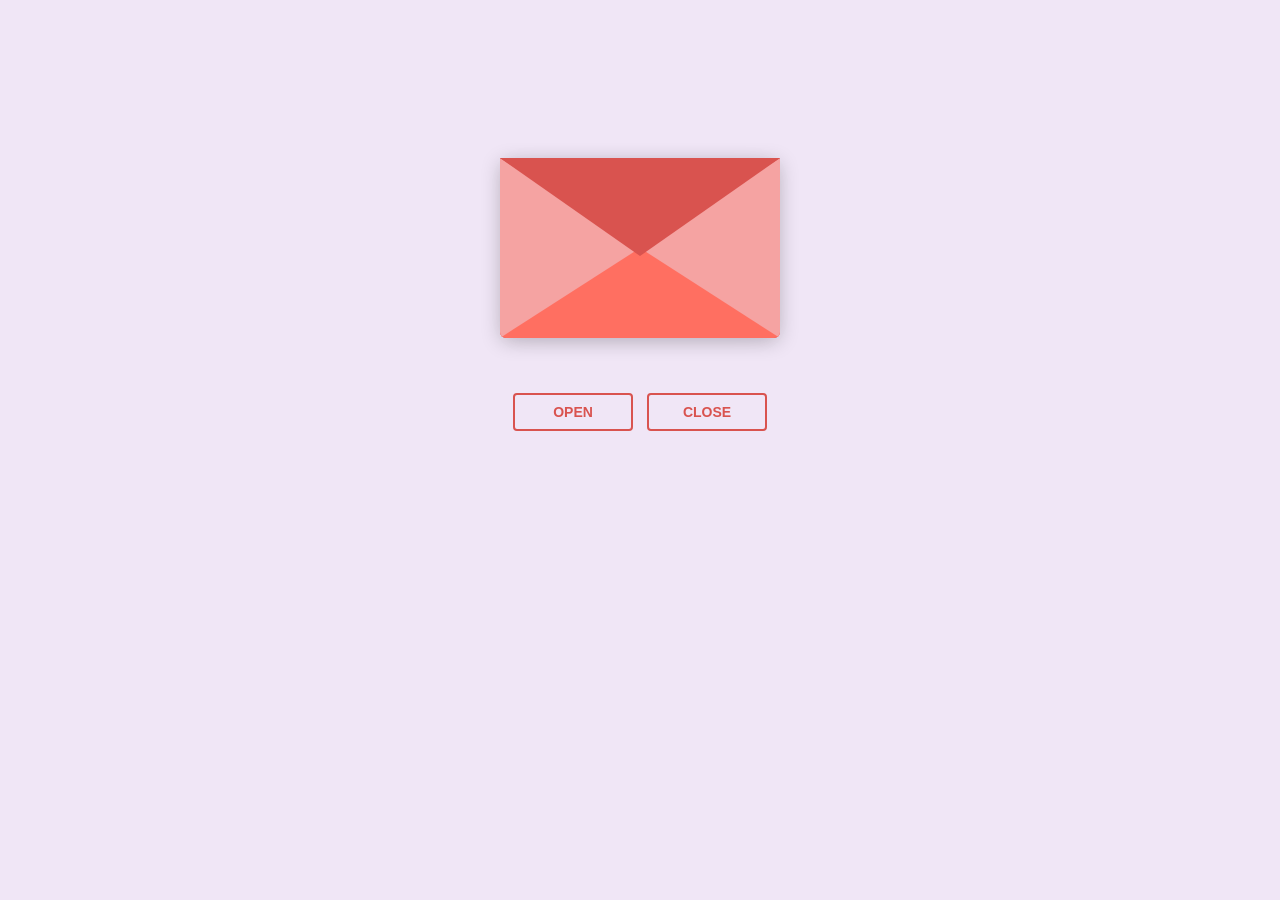
==== index.html @ a300ec53 "mudança basica" ====
<!DOCTYPE html>
<html lang="en">
  <head>
    <meta charset="UTF-8" />
    <title>Love letter for crush</title>
    <link rel="preconnect" href="https://fonts.googleapis.com" />
    <link rel="preconnect" href="https://fonts.gstatic.com" crossorigin />
    <link
      href="https://fonts.googleapis.com/css2?family=Dancing+Script:wght@400..700&display=swap"
      rel="stylesheet" />
    <link rel="stylesheet" href="ll2.css" />
  </head>
  <body>
    <!-- tiktok meowish -->
    <div class="envlope-wrapper">
      <div id="envelope" class="close">
        <div class="front flap"></div>
        <div class="front pocket"></div>
        <div class="letter">
          <div class="words line1">To: Crush</div>
          <div class="words line2">Dear crush, you are so beautiful</div>
          <div class="words line3">That every time i see you</div>
          <div class="words line4">my world stops,</div>
        </div>
        <div class="hearts">
          <div class="heart a1"></div>
          <div class="heart a2"></div>
          <div class="heart a3"></div>
        </div>
      </div>
    </div>
    <div class="reset">
      <button id="open">Open</button>
      <button id="reset">Close</button>
    </div>

    <script src="https://cdnjs.cloudflare.com/ajax/libs/jquery/3.5.1/jquery.min.js"></script>
    <script src="ll2.js"></script>
  </body>
</html>
---- ll2.css ----
#envelope {
  position: relative;
  width: 280px;
  height: 180px;
  border-bottom-left-radius: 6px;
  border-bottom-right-radius: 6px;
  margin-left: auto;
  margin-right: auto;
  top: 150px;
  background-color: #d9534f; /* Warm romantic red */
  box-shadow: 0 4px 20px rgba(0, 0, 0, 0.2);
}

.front {
  position: absolute;
  width: 0;
  height: 0;
  z-index: 3;
}

.flap {
  border-left: 140px solid transparent;
  border-right: 140px solid transparent;
  border-bottom: 82px solid transparent;
  /* a little smaller */
  border-top: 98px solid #d9534f; /* Same romantic red */
  /* a little larger */
  transform-origin: top;
  pointer-events: none;
}

.pocket {
  border-left: 140px solid #f5a3a2; /* Soft pinkish red for the pocket */
  border-right: 140px solid #f5a3a2;
  border-bottom: 90px solid #ff6f61; /* Lighter romantic red */
  border-top: 90px solid transparent;
  border-bottom-left-radius: 6px;
  border-bottom-right-radius: 6px;
}

.letter {
  position: relative;
  background-color: #fff;
  width: 90%;
  margin-left: auto;
  margin-right: auto;
  height: 90%;
  top: 5%;
  border-radius: 6px;
  box-shadow: 0 2px 26px rgba(0, 0, 0, 0.12);
  font-family: "Dancing Script", cursive;
}

.letter:after {
  content: "";
  position: absolute;
  top: 0;
  bottom: 0;
  left: 0;
  right: 0;
}

.words {
  position: absolute;
  left: 10%;
  width: 80%;
  height: 14%;
  background-color: #ffe6e6; /* Light romantic tone */
}

.words.line1 {
  top: 10%;
  font-size: 0.5rem;
  width: 20%;
  height: 7%;
  font-size: 0.7rem;
}

.words.line2 {
  top: 30%;
  text-align: center;
  font-size: 1.1rem;
}

.words.line3 {
  top: 50%;
  font-size: 1.1rem;
  text-align: center;
}

.words.line4 {
  top: 70%;
  font-size: 1.1rem;
  text-align: center;
}

.open .flap {
  transform: rotateX(180deg);
  transition: transform 0.4s ease, z-index 0.6s;
  z-index: 1;
}

.close .flap {
  transform: rotateX(0deg);
  transition: transform 0.4s 0.6s ease, z-index 1s;
  z-index: 5;
}

.close .letter {
  transform: translateY(0px);
  transition: transform 0.4s ease, z-index 1s;
  z-index: 1;
}

.open .letter {
  transform: translateY(-100px);
  transition: transform 0.4s 0.6s ease, z-index 0.6s;
  z-index: 2;
}

.hearts {
  position: absolute;
  top: 90px;
  left: 0;
  right: 0;
  z-index: 2;
}

.heart {
  position: absolute;
  bottom: 0;
  right: 10%;
  pointer-events: none;
}

.heart:before,
.heart:after {
  position: absolute;
  content: "";
  left: 50px;
  top: 0;
  width: 50px;
  height: 80px;
  background: #e60073; /* Deep romantic pink */
  border-radius: 50px 50px 0 0;
  transform: rotate(-45deg);
  transform-origin: 0 100%;
  pointer-events: none;
}

.heart:after {
  left: 0;
  transform: rotate(45deg);
  transform-origin: 100% 100%;
}

.close .heart {
  opacity: 0;
  -webkit-animation: none;
  animation: none;
}

.a1 {
  left: 20%;
  transform: scale(0.6);
  opacity: 1;
  -webkit-animation: slideUp 4s linear 1, sideSway 2s ease-in-out 4 alternate;
  -moz-animation: slideUp 4s linear 1, sideSway 2s ease-in-out 4 alternate;
  -webkit-animation-fill-mode: forwards;
  animation-fill-mode: forwards;
  -webkit-animation-delay: 0.7s;
  animation-delay: 0.7s;
}

.a2 {
  left: 55%;
  transform: scale(1);
  opacity: 1;
  -webkit-animation: slideUp 5s linear 1, sideSway 4s ease-in-out 2 alternate;
  -moz-animation: slideUp 5s linear 1, sideSway 4s ease-in-out 2 alternate;
  -webkit-animation-fill-mode: forwards;
  animation-fill-mode: forwards;
  -webkit-animation-delay: 0.7s;
  animation-delay: 0.7s;
}

.a3 {
  left: 10%;
  transform: scale(0.8);
  opacity: 1;
  -webkit-animation: slideUp 7s linear 1, sideSway 2s ease-in-out 6 alternate;
  -moz-animation: slideUp 7s linear 1, sideSway 2s ease-in-out 6 alternate;
  -webkit-animation-fill-mode: forwards;
  animation-fill-mode: forwards;
  -webkit-animation-delay: 0.7s;
  animation-delay: 0.7s;
}

@-webkit-keyframes slideUp {
  0% {
    top: 0;
  }
  100% {
    top: -600px;
  }
}
@keyframes slideUp {
  0% {
    top: 0;
  }
  100% {
    top: -600px;
  }
}
@-webkit-keyframes sideSway {
  0% {
    margin-left: 0px;
  }
  100% {
    margin-left: 50px;
  }
}
@keyframes sideSway {
  0% {
    margin-left: 0px;
  }
  100% {
    margin-left: 50px;
  }
}
body {
  background-color: #f0e6f6; /* Soft lavender for a romantic, dreamy feel */
}

.envlope-wrapper {
  height: 380px;
}

.reset {
  text-align: center;
}

.reset button {
  font-weight: 800;
  font-style: normal;
  transition: all 0.1s linear;
  -webkit-appearance: none;
  background-color: transparent;
  border: solid 2px #d9534f;
  border-radius: 4px;
  color: #d9534f;
  display: inline-block;
  font-size: 14px;
  text-transform: uppercase;
  margin: 5px;
  padding: 10px;
  line-height: 1em;
  text-decoration: none;
  min-width: 120px;
  cursor: pointer;
}

.reset button:hover {
  background-color: #d9534f;
  color: #fff;
}
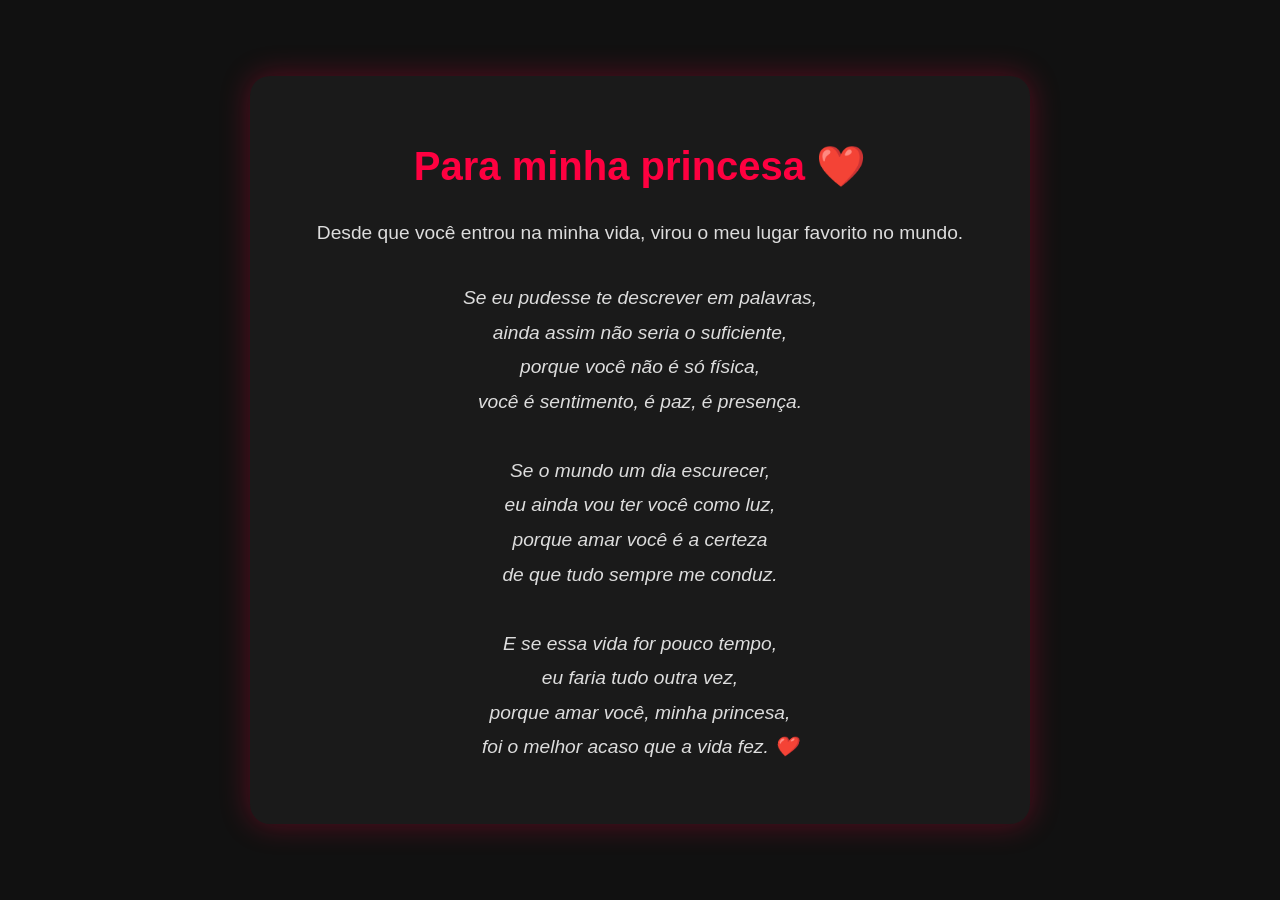
==== commit 97be793f: "atualização" ====
--- a/index.html
+++ b/index.html
@@ -1,40 +1,79 @@
 <!DOCTYPE html>
-<html lang="en">
-  <head>
-    <meta charset="UTF-8" />
-    <title>Love letter for crush</title>
-    <link rel="preconnect" href="https://fonts.googleapis.com" />
-    <link rel="preconnect" href="https://fonts.gstatic.com" crossorigin />
-    <link
-      href="https://fonts.googleapis.com/css2?family=Dancing+Script:wght@400..700&display=swap"
-      rel="stylesheet" />
-    <link rel="stylesheet" href="ll2.css" />
-  </head>
-  <body>
-    <!-- tiktok meowish -->
-    <div class="envlope-wrapper">
-      <div id="envelope" class="close">
-        <div class="front flap"></div>
-        <div class="front pocket"></div>
-        <div class="letter">
-          <div class="words line1">To: Crush</div>
-          <div class="words line2">Dear crush, you are so beautiful</div>
-          <div class="words line3">That every time i see you</div>
-          <div class="words line4">my world stops,</div>
-        </div>
-        <div class="hearts">
-          <div class="heart a1"></div>
-          <div class="heart a2"></div>
-          <div class="heart a3"></div>
-        </div>
-      </div>
+<html lang="pt-BR">
+<head>
+  <meta charset="UTF-8">
+  <title>Para o meu amor ❤️</title>
+  <meta name="viewport" content="width=device-width, initial-scale=1.0">
+
+  <style>
+    body {
+      background: #111;
+      font-family: Arial, sans-serif;
+      display: flex;
+      justify-content: center;
+      align-items: center;
+      height: 100vh;
+      margin: 0;
+      color: white;
+    }
+
+    .carta {
+      background: #1a1a1a;
+      padding: 40px;
+      border-radius: 20px;
+      max-width: 700px; /* aumentei */
+      width: 90%;
+      text-align: center;
+      box-shadow: 0 0 30px rgba(255, 0, 64, 0.3);
+    }
+
+    h1 {
+      color: #ff0040;
+      font-size: 2.5rem;
+    }
+
+    p {
+      font-size: 1.2rem;
+      line-height: 1.8;
+      color: #ddd;
+    }
+
+    .poema {
+      margin-top: 30px;
+      font-style: italic;
+      color: #ccc;
+    }
+  </style>
+</head>
+
+<body>
+
+  <div class="carta">
+    <h1>Para minha princesa ❤️</h1>
+
+    <p>
+      Desde que você entrou na minha vida, virou o meu lugar favorito no mundo.
+    </p>
+
+    <div class="poema">
+      <p>
+        Se eu pudesse te descrever em palavras,<br>
+        ainda assim não seria o suficiente,<br>
+        porque você não é só física,<br>
+        você é sentimento, é paz, é presença.<br><br>
+
+        Se o mundo um dia escurecer,<br>
+        eu ainda vou ter você como luz,<br>
+        porque amar você é a certeza<br>
+        de que tudo sempre me conduz.<br><br>
+
+        E se essa vida for pouco tempo,<br>
+        eu faria tudo outra vez,<br>
+        porque amar você, minha princesa,<br>
+        foi o melhor acaso que a vida fez. ❤️
+      </p>
     </div>
-    <div class="reset">
-      <button id="open">Open</button>
-      <button id="reset">Close</button>
-    </div>
+  </div>
 
-    <script src="https://cdnjs.cloudflare.com/ajax/libs/jquery/3.5.1/jquery.min.js"></script>
-    <script src="ll2.js"></script>
-  </body>
+</body>
 </html>
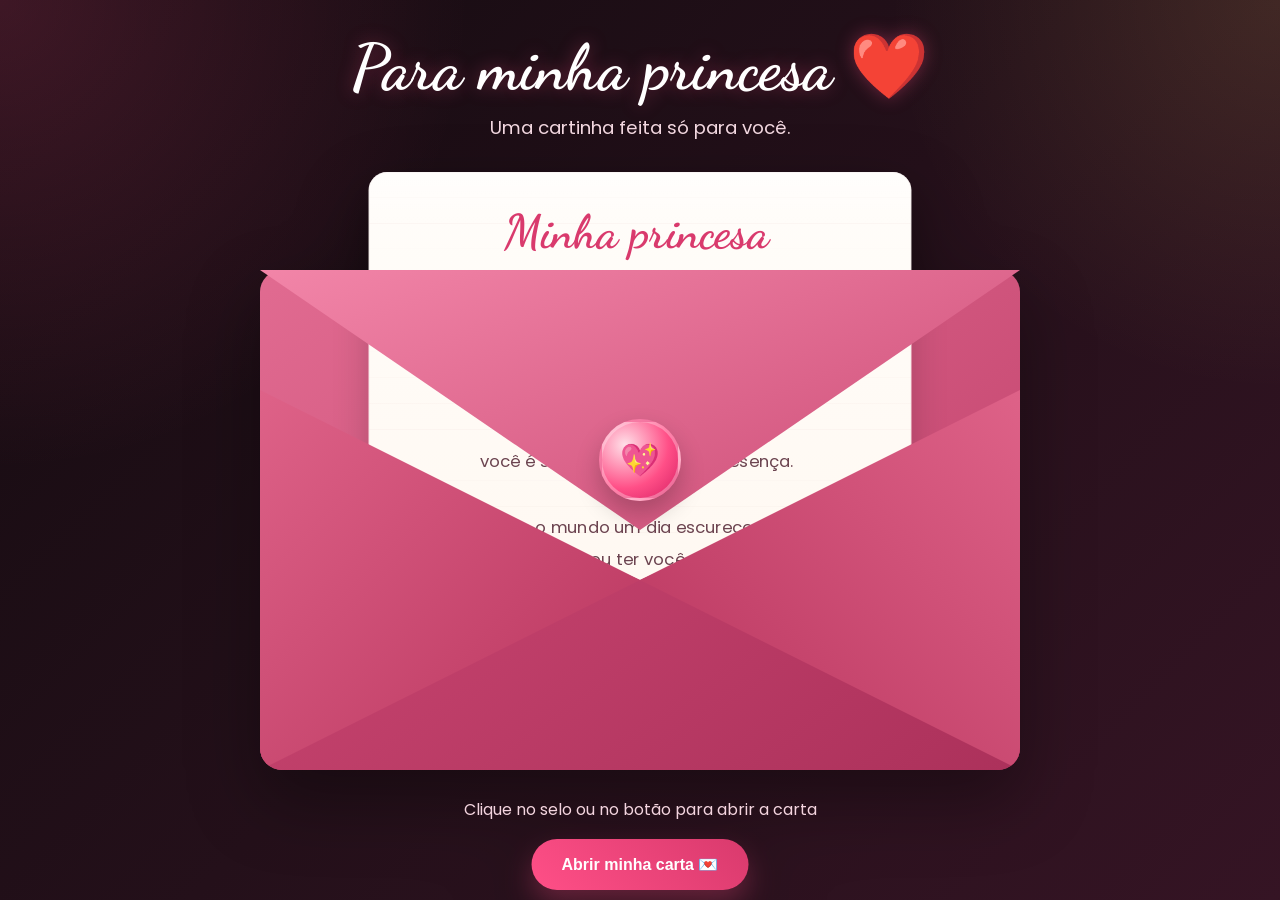
==== commit a15a797f: "mudanças" ====
--- a/index.html
+++ b/index.html
@@ -1,79 +1,670 @@
 <!DOCTYPE html>
 <html lang="pt-BR">
 <head>
-  <meta charset="UTF-8">
-  <title>Para o meu amor ❤️</title>
-  <meta name="viewport" content="width=device-width, initial-scale=1.0">
+  <meta charset="UTF-8" />
+  <meta name="viewport" content="width=device-width, initial-scale=1.0" />
+  <title>Para Meu Amor ❤️</title>
+  <link rel="preconnect" href="https://fonts.googleapis.com">
+  <link rel="preconnect" href="https://fonts.gstatic.com" crossorigin>
+  <link href="https://fonts.googleapis.com/css2?family=Dancing+Script:wght@700&family=Poppins:wght@300;400;600;700&display=swap" rel="stylesheet">
 
   <style>
+    :root {
+      --bg1: #140b10;
+      --bg2: #24101a;
+      --bg3: #351424;
+      --pink: #ff4f87;
+      --pink-dark: #d93a6d;
+      --pink-soft: #ffd7e3;
+      --gold: #ffd166;
+      --paper: #fffaf4;
+      --paper-text: #6c4450;
+      --envelope: #d34d78;
+      --envelope-dark: #ac315b;
+      --shadow: rgba(0, 0, 0, 0.32);
+    }
+
+    * {
+      box-sizing: border-box;
+      margin: 0;
+      padding: 0;
+    }
+
     body {
-      background: #111;
-      font-family: Arial, sans-serif;
+      min-height: 100vh;
+      overflow: hidden;
+      font-family: "Poppins", sans-serif;
+      background:
+        radial-gradient(circle at top left, rgba(255, 79, 135, 0.18), transparent 30%),
+        radial-gradient(circle at top right, rgba(255, 209, 102, 0.12), transparent 25%),
+        linear-gradient(135deg, var(--bg1), var(--bg2), var(--bg3));
       display: flex;
+      align-items: center;
       justify-content: center;
+      color: white;
+      position: relative;
+    }
+
+    .hearts {
+      position: fixed;
+      inset: 0;
+      pointer-events: none;
+      overflow: hidden;
+      z-index: 0;
+    }
+
+    .heart {
+      position: absolute;
+      bottom: -30px;
+      color: rgba(255, 130, 170, 0.22);
+      animation: floatUp linear forwards;
+      user-select: none;
+      will-change: transform, opacity;
+    }
+
+    @keyframes floatUp {
+      0% {
+        transform: translateY(0) scale(1) rotate(0deg);
+        opacity: 0;
+      }
+      12% {
+        opacity: 1;
+      }
+      100% {
+        transform: translateY(-115vh) scale(1.4) rotate(18deg);
+        opacity: 0;
+      }
+    }
+
+    .glow {
+      position: absolute;
+      width: 520px;
+      height: 520px;
+      border-radius: 50%;
+      background: radial-gradient(circle, rgba(255, 79, 135, 0.22), transparent 65%);
+      filter: blur(30px);
+      animation: glowPulse 4s ease-in-out infinite;
+      z-index: 0;
+    }
+
+    @keyframes glowPulse {
+      0%, 100% {
+        transform: scale(1);
+        opacity: 0.8;
+      }
+      50% {
+        transform: scale(1.15);
+        opacity: 1;
+      }
+    }
+
+    .container {
+      width: 100%;
+      max-width: 1200px;
+      padding: 20px;
+      position: relative;
+      z-index: 2;
+    }
+
+    .title {
+      text-align: center;
+      margin-bottom: 28px;
+      animation: fadeDown 1s ease;
+    }
+
+    .title h1 {
+      font-family: "Dancing Script", cursive;
+      font-size: clamp(2.4rem, 5vw, 4.8rem);
+      color: white;
+      text-shadow: 0 0 18px rgba(255, 79, 135, 0.35);
+      margin-bottom: 8px;
+    }
+
+    .title p {
+      color: #ffe4ec;
+      font-size: clamp(0.98rem, 1.8vw, 1.15rem);
+      opacity: 0.95;
+    }
+
+    .scene {
+      position: relative;
+      width: min(92vw, 920px);
+      height: min(78vh, 720px);
+      margin: 0 auto;
+      display: flex;
       align-items: center;
-      height: 100vh;
-      margin: 0;
+      justify-content: center;
+      perspective: 1800px;
+    }
+
+    .envelope-wrap {
+      position: relative;
+      width: min(92vw, 760px);
+      height: min(62vw, 500px);
+      max-height: 500px;
+      filter: drop-shadow(0 30px 35px rgba(0, 0, 0, 0.34));
+      animation: fadeUp 1.1s ease;
+    }
+
+    .envelope {
+      position: absolute;
+      inset: 0;
+    }
+
+    .envelope-back {
+      position: absolute;
+      inset: 0;
+      background: linear-gradient(145deg, #e16b91, #bf3f69);
+      border-radius: 22px;
+      z-index: 1;
+    }
+
+    .body-envelope {
+      position: absolute;
+      inset: 0;
+      background: linear-gradient(145deg, var(--envelope), var(--envelope-dark));
+      clip-path: polygon(0 28%, 50% 62%, 100% 28%, 100% 100%, 0 100%);
+      border-radius: 0 0 22px 22px;
+      z-index: 4;
+    }
+
+    .left-fold,
+    .right-fold {
+      position: absolute;
+      bottom: 0;
+      width: 50%;
+      height: 76%;
+      z-index: 5;
+    }
+
+    .left-fold {
+      left: 0;
+      clip-path: polygon(0 0, 100% 50%, 0 100%);
+      background: linear-gradient(135deg, #de6288, #b8345d);
+      border-bottom-left-radius: 22px;
+    }
+
+    .right-fold {
+      right: 0;
+      clip-path: polygon(100% 0, 0 50%, 100% 100%);
+      background: linear-gradient(225deg, #de6288, #b8345d);
+      border-bottom-right-radius: 22px;
+    }
+
+    .flap {
+      position: absolute;
+      top: 0;
+      left: 0;
+      width: 100%;
+      height: 52%;
+      background: linear-gradient(160deg, #f285a8, #cb4b75);
+      clip-path: polygon(0 0, 50% 100%, 100% 0);
+      transform-origin: top;
+      transition: transform 1.2s cubic-bezier(.22, .8, .24, 1);
+      z-index: 8;
+      box-shadow: 0 10px 30px rgba(0, 0, 0, 0.16);
+    }
+
+    .seal {
+      position: absolute;
+      top: 38%;
+      left: 50%;
+      transform: translate(-50%, -50%);
+      width: 82px;
+      height: 82px;
+      border-radius: 50%;
+      background: radial-gradient(circle at 30% 30%, #ffe0e8, #ff4f87 58%, #d61f63 100%);
+      z-index: 9;
+      display: flex;
+      align-items: center;
+      justify-content: center;
+      font-size: 2rem;
+      box-shadow: 0 12px 24px rgba(0, 0, 0, 0.22);
+      border: 3px solid rgba(255, 255, 255, 0.3);
+      transition: transform 0.25s ease, box-shadow 0.25s ease, opacity 0.4s ease;
+      cursor: pointer;
+      user-select: none;
+    }
+
+    .seal:hover {
+      transform: translate(-50%, -50%) scale(1.06);
+      box-shadow: 0 0 24px rgba(255, 79, 135, 0.55);
+    }
+
+    .hint {
+      position: absolute;
+      bottom: -52px;
+      left: 50%;
+      transform: translateX(-50%);
+      text-align: center;
+      color: #ffe0ea;
+      font-size: 1rem;
+      opacity: 0.95;
+      animation: pulseText 1.8s ease-in-out infinite;
+      z-index: 9;
+    }
+
+    @keyframes pulseText {
+      0%, 100% {
+        opacity: 0.65;
+        transform: translateX(-50%) scale(1);
+      }
+      50% {
+        opacity: 1;
+        transform: translateX(-50%) scale(1.03);
+      }
+    }
+
+    .letter {
+      position: absolute;
+      left: 50%;
+      bottom: 22px;
+      transform: translateX(-50%) translateY(0) scale(0.92);
+      width: min(86%, 590px);
+      height: min(78vh, 600px);
+      background: linear-gradient(180deg, #fffdfa, #fff7ef);
+      border-radius: 20px;
+      box-shadow:
+        0 18px 40px rgba(0,0,0,0.18),
+        inset 0 0 0 1px rgba(170, 120, 120, 0.12);
+      padding: 34px 30px;
+      z-index: 2;
+      transition:
+        transform 1.25s cubic-bezier(.22, .8, .24, 1),
+        bottom 1.25s cubic-bezier(.22, .8, .24, 1),
+        box-shadow 1.25s ease;
+      overflow: hidden;
+    }
+
+    .letter::before {
+      content: "";
+      position: absolute;
+      inset: 0;
+      background:
+        linear-gradient(to bottom, rgba(255,255,255,0.75), transparent 10%),
+        repeating-linear-gradient(
+          to bottom,
+          transparent 0,
+          transparent 27px,
+          rgba(220, 190, 190, 0.18) 28px
+        );
+      pointer-events: none;
+      opacity: 0.6;
+    }
+
+    .letter-content {
+      position: relative;
+      z-index: 2;
+      height: 100%;
+      overflow: auto;
+      padding-right: 8px;
+    }
+
+    .letter-content::-webkit-scrollbar {
+      width: 8px;
+    }
+
+    .letter-content::-webkit-scrollbar-thumb {
+      background: rgba(210, 90, 130, 0.35);
+      border-radius: 999px;
+    }
+
+    .letter h2 {
+      font-family: "Dancing Script", cursive;
+      font-size: clamp(2rem, 4vw, 3.2rem);
+      color: var(--pink-dark);
+      text-align: center;
+      margin-bottom: 14px;
+    }
+
+    .letter .subtitle {
+      text-align: center;
+      color: #a15e72;
+      font-size: 0.98rem;
+      margin-bottom: 24px;
+    }
+
+    .poem {
+      color: var(--paper-text);
+      font-size: clamp(1rem, 1.5vw, 1.13rem);
+      line-height: 1.95;
+      text-align: center;
+      font-weight: 400;
+      white-space: pre-line;
+    }
+
+    .signature {
+      margin-top: 26px;
+      text-align: right;
+      color: #b54f72;
+      font-family: "Dancing Script", cursive;
+      font-size: 2rem;
+      padding-right: 8px;
+    }
+
+    .open-btn {
+      position: absolute;
+      left: 50%;
+      bottom: -120px;
+      transform: translateX(-50%);
+      padding: 16px 30px;
+      border: none;
+      border-radius: 999px;
+      background: linear-gradient(45deg, var(--pink), var(--pink-dark));
       color: white;
-    }
-
-    .carta {
-      background: #1a1a1a;
-      padding: 40px;
-      border-radius: 20px;
-      max-width: 700px; /* aumentei */
-      width: 90%;
-      text-align: center;
-      box-shadow: 0 0 30px rgba(255, 0, 64, 0.3);
-    }
-
-    h1 {
-      color: #ff0040;
-      font-size: 2.5rem;
-    }
-
-    p {
+      font-weight: 700;
+      font-size: 1rem;
+      cursor: pointer;
+      box-shadow: 0 14px 28px rgba(255, 79, 135, 0.3);
+      transition: transform 0.25s ease, box-shadow 0.25s ease, opacity 0.35s ease;
+      z-index: 12;
+    }
+
+    .open-btn:hover {
+      transform: translateX(-50%) translateY(-2px) scale(1.03);
+      box-shadow: 0 18px 32px rgba(255, 79, 135, 0.4);
+    }
+
+    .floating-note {
+      position: absolute;
+      top: 24px;
+      right: 24px;
+      background: rgba(255,255,255,0.1);
+      border: 1px solid rgba(255,255,255,0.16);
+      backdrop-filter: blur(8px);
+      color: #ffe8ef;
+      padding: 12px 16px;
+      border-radius: 14px;
+      font-size: 0.92rem;
+      z-index: 15;
+      opacity: 0;
+      transform: translateY(-10px);
+      transition: 0.5s ease;
+    }
+
+    .scene.open .floating-note {
+      opacity: 1;
+      transform: translateY(0);
+    }
+
+    .scene.open .flap {
+      transform: rotateX(180deg);
+      z-index: 1;
+    }
+
+    .scene.open .seal {
+      opacity: 0;
+      pointer-events: none;
+      transform: translate(-50%, -50%) scale(0.7);
+    }
+
+    .scene.open .letter {
+      bottom: 96px;
+      transform: translateX(-50%) translateY(-34px) scale(1.06);
+      box-shadow:
+        0 32px 60px rgba(0,0,0,0.23),
+        inset 0 0 0 1px rgba(170, 120, 120, 0.12);
+      z-index: 7;
+    }
+
+    .scene.open .hint {
+      opacity: 0;
+    }
+
+    .sparkle {
+      position: absolute;
       font-size: 1.2rem;
-      line-height: 1.8;
-      color: #ddd;
-    }
-
-    .poema {
-      margin-top: 30px;
-      font-style: italic;
-      color: #ccc;
+      opacity: 0;
+      pointer-events: none;
+      z-index: 20;
+      animation: sparkle 1.4s ease-out forwards;
+    }
+
+    @keyframes sparkle {
+      0% {
+        opacity: 0;
+        transform: translateY(0) scale(0.5) rotate(0deg);
+      }
+      25% {
+        opacity: 1;
+      }
+      100% {
+        opacity: 0;
+        transform: translateY(-80px) scale(1.4) rotate(25deg);
+      }
+    }
+
+    @keyframes fadeUp {
+      from {
+        opacity: 0;
+        transform: translateY(26px);
+      }
+      to {
+        opacity: 1;
+        transform: translateY(0);
+      }
+    }
+
+    @keyframes fadeDown {
+      from {
+        opacity: 0;
+        transform: translateY(-20px);
+      }
+      to {
+        opacity: 1;
+        transform: translateY(0);
+      }
+    }
+
+    @media (max-width: 768px) {
+      body {
+        overflow-y: auto;
+      }
+
+      .container {
+        padding: 18px 12px 90px;
+      }
+
+      .scene {
+        width: 100%;
+        height: auto;
+        min-height: 720px;
+      }
+
+      .envelope-wrap {
+        width: min(96vw, 720px);
+        height: min(72vw, 420px);
+      }
+
+      .letter {
+        width: 88%;
+        height: 500px;
+        padding: 28px 20px;
+      }
+
+      .scene.open .letter {
+        bottom: 74px;
+        transform: translateX(-50%) translateY(-24px) scale(1.02);
+      }
+
+      .seal {
+        width: 74px;
+        height: 74px;
+        font-size: 1.7rem;
+      }
+
+      .hint {
+        width: 100%;
+        font-size: 0.95rem;
+        bottom: -46px;
+      }
+
+      .open-btn {
+        bottom: -110px;
+        width: max-content;
+        max-width: 90vw;
+        font-size: 0.96rem;
+        padding: 14px 22px;
+      }
+
+      .floating-note {
+        top: 12px;
+        right: 12px;
+        left: 12px;
+        text-align: center;
+      }
+    }
+
+    @media (max-width: 480px) {
+      .title h1 {
+        font-size: 2.5rem;
+      }
+
+      .title p {
+        font-size: 0.96rem;
+      }
+
+      .scene {
+        min-height: 680px;
+      }
+
+      .envelope-wrap {
+        height: 300px;
+      }
+
+      .letter {
+        height: 460px;
+      }
+
+      .letter h2 {
+        font-size: 2.1rem;
+      }
+
+      .poem {
+        font-size: 0.98rem;
+        line-height: 1.85;
+      }
+
+      .signature {
+        font-size: 1.8rem;
+      }
     }
   </style>
 </head>
-
 <body>
-
-  <div class="carta">
-    <h1>Para minha princesa ❤️</h1>
-
-    <p>
-      Desde que você entrou na minha vida, virou o meu lugar favorito no mundo.
-    </p>
-
-    <div class="poema">
-      <p>
-        Se eu pudesse te descrever em palavras,<br>
-        ainda assim não seria o suficiente,<br>
-        porque você não é só física,<br>
-        você é sentimento, é paz, é presença.<br><br>
-
-        Se o mundo um dia escurecer,<br>
-        eu ainda vou ter você como luz,<br>
-        porque amar você é a certeza<br>
-        de que tudo sempre me conduz.<br><br>
-
-        E se essa vida for pouco tempo,<br>
-        eu faria tudo outra vez,<br>
-        porque amar você, minha princesa,<br>
-        foi o melhor acaso que a vida fez. ❤️
-      </p>
+  <div class="hearts" id="hearts"></div>
+  <div class="glow"></div>
+
+  <div class="container">
+    <div class="title">
+      <h1>Para minha princesa ❤️</h1>
+      <p>Uma cartinha feita só para você.</p>
+    </div>
+
+    <div class="scene" id="scene">
+      <div class="floating-note">Você mudou minha vida!</div>
+
+      <div class="envelope-wrap">
+        <div class="letter" id="letter">
+          <div class="letter-content">
+            <h2>Minha princesa</h2>
+            <p class="subtitle">Com muito carinho!</p>
+
+            <div class="poem">
+Se eu pudesse te descrever em palavras,
+ainda assim não seria o suficiente,
+porque você não é só física,
+você é sentimento, é paz, é presença.
+
+Se o mundo um dia escurecer,
+eu ainda vou ter você como luz,
+porque amar você é a certeza
+de que tudo sempre me conduz.
+
+E se essa vida for pouco tempo,
+eu faria tudo outra vez,
+porque amar você, minha princesa,
+foi o melhor acaso que a vida fez. ❤️
+
+            </div>
+
+            <div class="signature">Com amor, momo Cadu 💌</div>
+          </div>
+        </div>
+
+        <div class="envelope">
+          <div class="envelope-back"></div>
+          <div class="body-envelope"></div>
+          <div class="left-fold"></div>
+          <div class="right-fold"></div>
+          <div class="flap" id="flap"></div>
+          <div class="seal" id="seal">💖</div>
+        </div>
+
+        <div class="hint">Clique no selo ou no botão para abrir a carta</div>
+        <button class="open-btn" id="openBtn">Abrir minha carta 💌</button>
+      </div>
     </div>
   </div>
 
+  <script>
+    const scene = document.getElementById("scene");
+    const seal = document.getElementById("seal");
+    const openBtn = document.getElementById("openBtn");
+    const hearts = document.getElementById("hearts");
+
+    let opened = false;
+
+    function createSparkles() {
+      const symbols = ["✨", "💖", "💕", "💗", "🌸"];
+      const wrap = document.querySelector(".envelope-wrap");
+
+      for (let i = 0; i < 16; i++) {
+        const sparkle = document.createElement("div");
+        sparkle.className = "sparkle";
+        sparkle.textContent = symbols[Math.floor(Math.random() * symbols.length)];
+        sparkle.style.left = Math.random() * 100 + "%";
+        sparkle.style.top = 45 + Math.random() * 40 + "%";
+        sparkle.style.animationDelay = (Math.random() * 0.3) + "s";
+        sparkle.style.fontSize = (1 + Math.random() * 1.4) + "rem";
+        wrap.appendChild(sparkle);
+
+        setTimeout(() => sparkle.remove(), 1600);
+      }
+    }
+
+    function openLetter() {
+      if (opened) return;
+      opened = true;
+      scene.classList.add("open");
+      openBtn.style.opacity = "0";
+      openBtn.style.pointerEvents = "none";
+      createSparkles();
+    }
+
+    seal.addEventListener("click", openLetter);
+    openBtn.addEventListener("click", openLetter);
+
+    function createHeart() {
+      const heart = document.createElement("div");
+      heart.className = "heart";
+      heart.textContent = Math.random() > 0.5 ? "❤" : "💖";
+      heart.style.left = Math.random() * 100 + "vw";
+      heart.style.fontSize = (12 + Math.random() * 24) + "px";
+      heart.style.animationDuration = (6 + Math.random() * 6) + "s";
+      heart.style.opacity = Math.random() * 0.5 + 0.2;
+      hearts.appendChild(heart);
+
+      setTimeout(() => {
+        heart.remove();
+      }, 12000);
+    }
+
+    for (let i = 0; i < 18; i++) {
+      setTimeout(createHeart, i * 300);
+    }
+
+    setInterval(createHeart, 900);
+  </script>
 </body>
 </html>
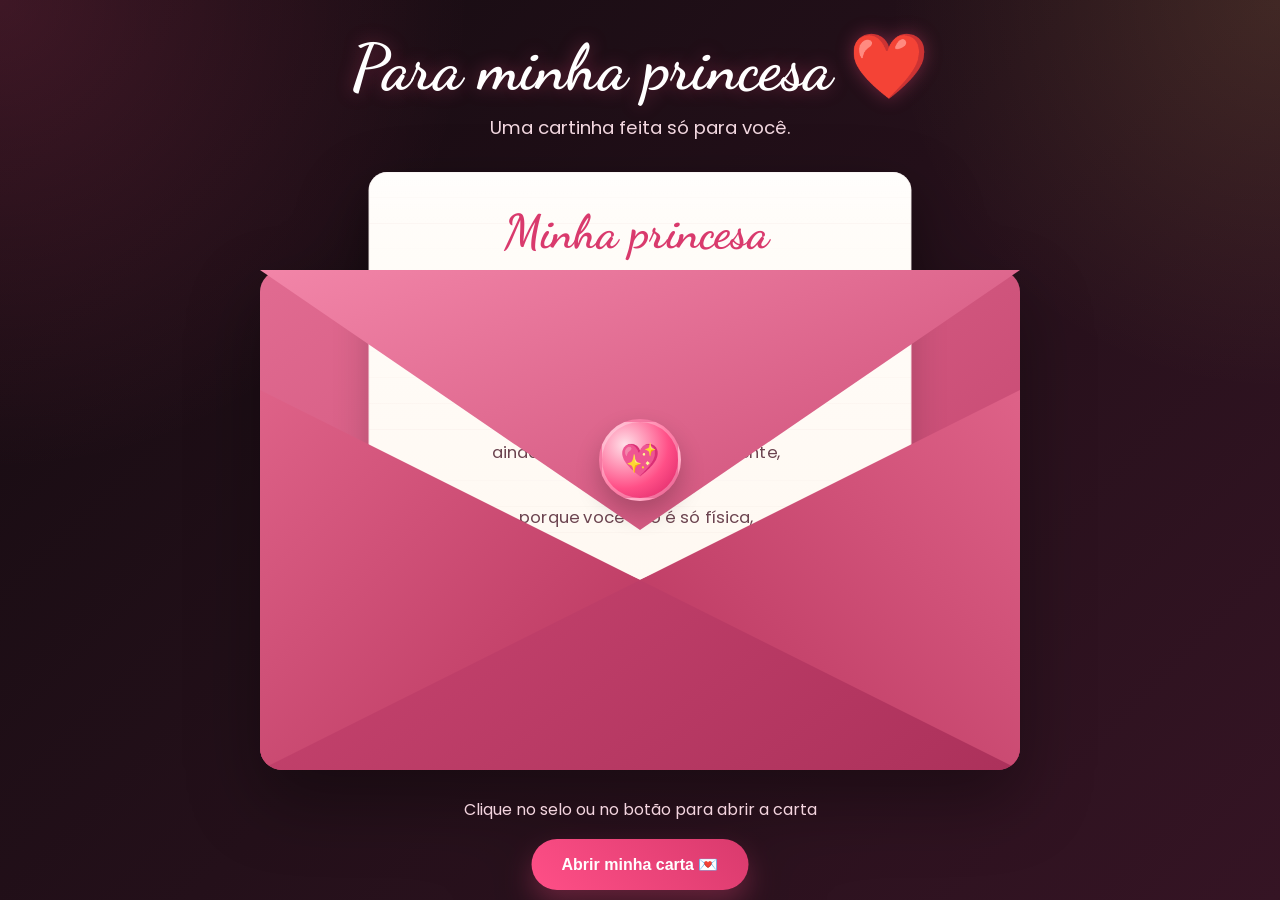
==== commit 38e425c7: "tentando arrumar algumas coisas" ====
--- a/index.html
+++ b/index.html
@@ -570,23 +570,22 @@
             <h2>Minha princesa</h2>
             <p class="subtitle">Com muito carinho!</p>
 
-            <div class="poem">
-Se eu pudesse te descrever em palavras,
-ainda assim não seria o suficiente,
-porque você não é só física,
-você é sentimento, é paz, é presença.
-
-Se o mundo um dia escurecer,
-eu ainda vou ter você como luz,
-porque amar você é a certeza
-de que tudo sempre me conduz.
-
-E se essa vida for pouco tempo,
-eu faria tudo outra vez,
-porque amar você, minha princesa,
-foi o melhor acaso que a vida fez. ❤️
-
-            </div>
+            <<div class="poem">
+  Se eu pudesse te descrever em palavras,<br>
+  ainda assim não seria o suficiente,<br>
+  porque você não é só física,<br>
+  você é sentimento, é paz, é presença.<br><br>
+
+  Se o mundo um dia escurecer,<br>
+  eu ainda vou ter você como luz,<br>
+  porque amar você é a certeza<br>
+  de que tudo sempre me conduz.<br><br>
+
+  E se essa vida for pouco tempo,<br>
+  eu faria tudo outra vez,<br>
+  porque amar você, minha princesa,<br>
+  foi o melhor acaso que a vida fez. ❤️
+</div>
 
             <div class="signature">Com amor, momo Cadu 💌</div>
           </div>
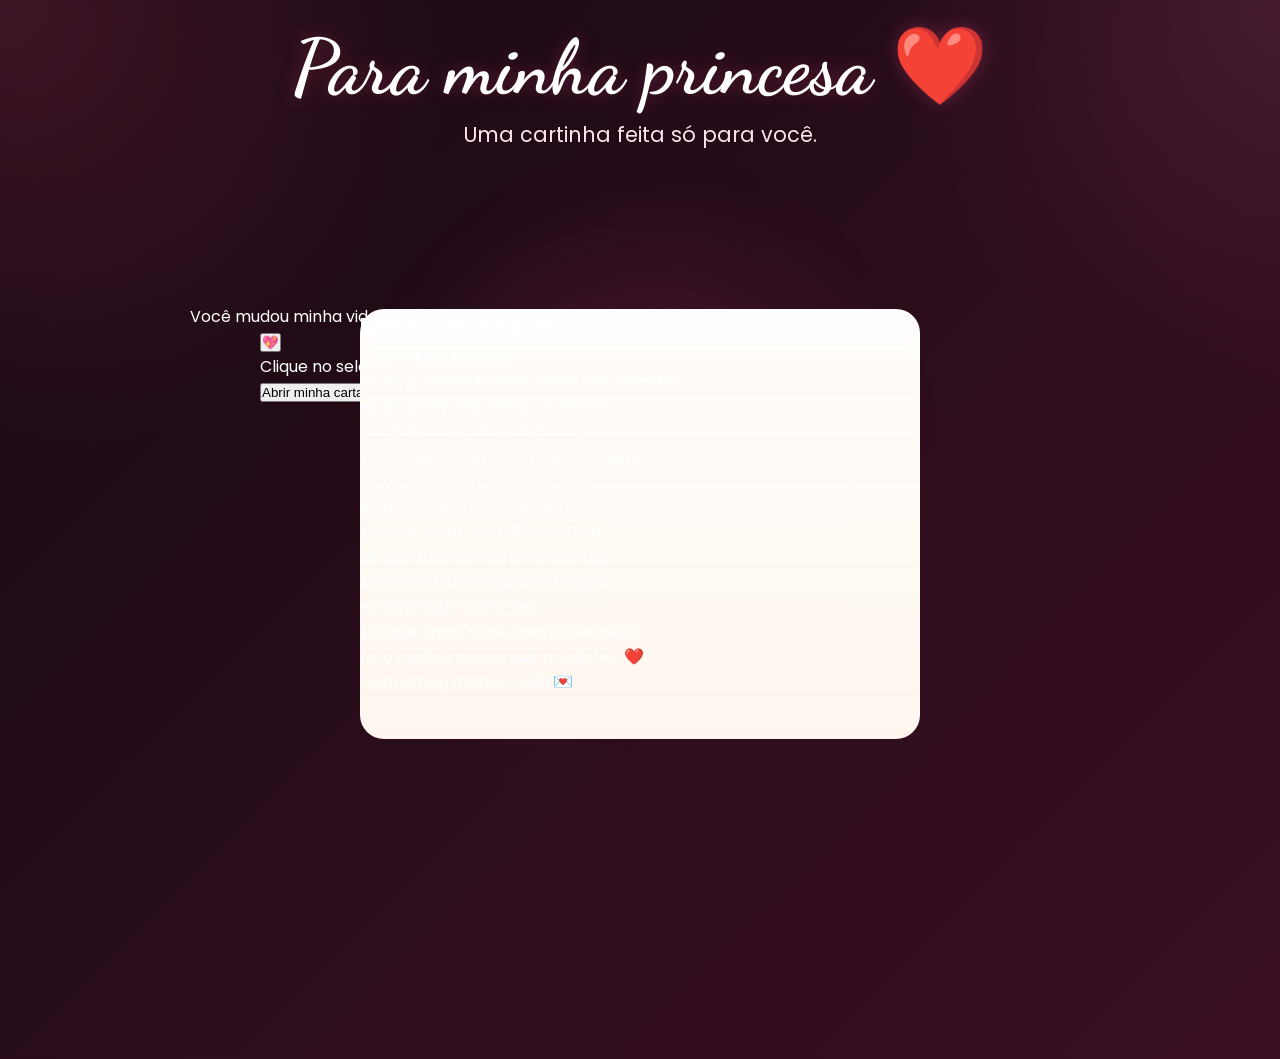
==== commit b45e32c8: "ok" ====
--- a/index.html
+++ b/index.html
@@ -3,565 +3,25 @@
 <head>
   <meta charset="UTF-8" />
   <meta name="viewport" content="width=device-width, initial-scale=1.0" />
-  <title>Para Meu Amor ❤️</title>
+  <title>Para minha princesa ❤️</title>
+
   <link rel="preconnect" href="https://fonts.googleapis.com">
   <link rel="preconnect" href="https://fonts.gstatic.com" crossorigin>
-  <link href="https://fonts.googleapis.com/css2?family=Dancing+Script:wght@700&family=Poppins:wght@300;400;600;700&display=swap" rel="stylesheet">
+  <link href="https://fonts.googleapis.com/css2?family=Dancing+Script:wght@700&family=Poppins:wght@300;400;500;600;700&display=swap" rel="stylesheet">
 
-  <style>
-    :root {
-      --bg1: #140b10;
-      --bg2: #24101a;
-      --bg3: #351424;
-      --pink: #ff4f87;
-      --pink-dark: #d93a6d;
-      --pink-soft: #ffd7e3;
-      --gold: #ffd166;
-      --paper: #fffaf4;
-      --paper-text: #6c4450;
-      --envelope: #d34d78;
-      --envelope-dark: #ac315b;
-      --shadow: rgba(0, 0, 0, 0.32);
-    }
-
-    * {
-      box-sizing: border-box;
-      margin: 0;
-      padding: 0;
-    }
-
-    body {
-      min-height: 100vh;
-      overflow: hidden;
-      font-family: "Poppins", sans-serif;
-      background:
-        radial-gradient(circle at top left, rgba(255, 79, 135, 0.18), transparent 30%),
-        radial-gradient(circle at top right, rgba(255, 209, 102, 0.12), transparent 25%),
-        linear-gradient(135deg, var(--bg1), var(--bg2), var(--bg3));
-      display: flex;
-      align-items: center;
-      justify-content: center;
-      color: white;
-      position: relative;
-    }
-
-    .hearts {
-      position: fixed;
-      inset: 0;
-      pointer-events: none;
-      overflow: hidden;
-      z-index: 0;
-    }
-
-    .heart {
-      position: absolute;
-      bottom: -30px;
-      color: rgba(255, 130, 170, 0.22);
-      animation: floatUp linear forwards;
-      user-select: none;
-      will-change: transform, opacity;
-    }
-
-    @keyframes floatUp {
-      0% {
-        transform: translateY(0) scale(1) rotate(0deg);
-        opacity: 0;
-      }
-      12% {
-        opacity: 1;
-      }
-      100% {
-        transform: translateY(-115vh) scale(1.4) rotate(18deg);
-        opacity: 0;
-      }
-    }
-
-    .glow {
-      position: absolute;
-      width: 520px;
-      height: 520px;
-      border-radius: 50%;
-      background: radial-gradient(circle, rgba(255, 79, 135, 0.22), transparent 65%);
-      filter: blur(30px);
-      animation: glowPulse 4s ease-in-out infinite;
-      z-index: 0;
-    }
-
-    @keyframes glowPulse {
-      0%, 100% {
-        transform: scale(1);
-        opacity: 0.8;
-      }
-      50% {
-        transform: scale(1.15);
-        opacity: 1;
-      }
-    }
-
-    .container {
-      width: 100%;
-      max-width: 1200px;
-      padding: 20px;
-      position: relative;
-      z-index: 2;
-    }
-
-    .title {
-      text-align: center;
-      margin-bottom: 28px;
-      animation: fadeDown 1s ease;
-    }
-
-    .title h1 {
-      font-family: "Dancing Script", cursive;
-      font-size: clamp(2.4rem, 5vw, 4.8rem);
-      color: white;
-      text-shadow: 0 0 18px rgba(255, 79, 135, 0.35);
-      margin-bottom: 8px;
-    }
-
-    .title p {
-      color: #ffe4ec;
-      font-size: clamp(0.98rem, 1.8vw, 1.15rem);
-      opacity: 0.95;
-    }
-
-    .scene {
-      position: relative;
-      width: min(92vw, 920px);
-      height: min(78vh, 720px);
-      margin: 0 auto;
-      display: flex;
-      align-items: center;
-      justify-content: center;
-      perspective: 1800px;
-    }
-
-    .envelope-wrap {
-      position: relative;
-      width: min(92vw, 760px);
-      height: min(62vw, 500px);
-      max-height: 500px;
-      filter: drop-shadow(0 30px 35px rgba(0, 0, 0, 0.34));
-      animation: fadeUp 1.1s ease;
-    }
-
-    .envelope {
-      position: absolute;
-      inset: 0;
-    }
-
-    .envelope-back {
-      position: absolute;
-      inset: 0;
-      background: linear-gradient(145deg, #e16b91, #bf3f69);
-      border-radius: 22px;
-      z-index: 1;
-    }
-
-    .body-envelope {
-      position: absolute;
-      inset: 0;
-      background: linear-gradient(145deg, var(--envelope), var(--envelope-dark));
-      clip-path: polygon(0 28%, 50% 62%, 100% 28%, 100% 100%, 0 100%);
-      border-radius: 0 0 22px 22px;
-      z-index: 4;
-    }
-
-    .left-fold,
-    .right-fold {
-      position: absolute;
-      bottom: 0;
-      width: 50%;
-      height: 76%;
-      z-index: 5;
-    }
-
-    .left-fold {
-      left: 0;
-      clip-path: polygon(0 0, 100% 50%, 0 100%);
-      background: linear-gradient(135deg, #de6288, #b8345d);
-      border-bottom-left-radius: 22px;
-    }
-
-    .right-fold {
-      right: 0;
-      clip-path: polygon(100% 0, 0 50%, 100% 100%);
-      background: linear-gradient(225deg, #de6288, #b8345d);
-      border-bottom-right-radius: 22px;
-    }
-
-    .flap {
-      position: absolute;
-      top: 0;
-      left: 0;
-      width: 100%;
-      height: 52%;
-      background: linear-gradient(160deg, #f285a8, #cb4b75);
-      clip-path: polygon(0 0, 50% 100%, 100% 0);
-      transform-origin: top;
-      transition: transform 1.2s cubic-bezier(.22, .8, .24, 1);
-      z-index: 8;
-      box-shadow: 0 10px 30px rgba(0, 0, 0, 0.16);
-    }
-
-    .seal {
-      position: absolute;
-      top: 38%;
-      left: 50%;
-      transform: translate(-50%, -50%);
-      width: 82px;
-      height: 82px;
-      border-radius: 50%;
-      background: radial-gradient(circle at 30% 30%, #ffe0e8, #ff4f87 58%, #d61f63 100%);
-      z-index: 9;
-      display: flex;
-      align-items: center;
-      justify-content: center;
-      font-size: 2rem;
-      box-shadow: 0 12px 24px rgba(0, 0, 0, 0.22);
-      border: 3px solid rgba(255, 255, 255, 0.3);
-      transition: transform 0.25s ease, box-shadow 0.25s ease, opacity 0.4s ease;
-      cursor: pointer;
-      user-select: none;
-    }
-
-    .seal:hover {
-      transform: translate(-50%, -50%) scale(1.06);
-      box-shadow: 0 0 24px rgba(255, 79, 135, 0.55);
-    }
-
-    .hint {
-      position: absolute;
-      bottom: -52px;
-      left: 50%;
-      transform: translateX(-50%);
-      text-align: center;
-      color: #ffe0ea;
-      font-size: 1rem;
-      opacity: 0.95;
-      animation: pulseText 1.8s ease-in-out infinite;
-      z-index: 9;
-    }
-
-    @keyframes pulseText {
-      0%, 100% {
-        opacity: 0.65;
-        transform: translateX(-50%) scale(1);
-      }
-      50% {
-        opacity: 1;
-        transform: translateX(-50%) scale(1.03);
-      }
-    }
-
-    .letter {
-      position: absolute;
-      left: 50%;
-      bottom: 22px;
-      transform: translateX(-50%) translateY(0) scale(0.92);
-      width: min(86%, 590px);
-      height: min(78vh, 600px);
-      background: linear-gradient(180deg, #fffdfa, #fff7ef);
-      border-radius: 20px;
-      box-shadow:
-        0 18px 40px rgba(0,0,0,0.18),
-        inset 0 0 0 1px rgba(170, 120, 120, 0.12);
-      padding: 34px 30px;
-      z-index: 2;
-      transition:
-        transform 1.25s cubic-bezier(.22, .8, .24, 1),
-        bottom 1.25s cubic-bezier(.22, .8, .24, 1),
-        box-shadow 1.25s ease;
-      overflow: hidden;
-    }
-
-    .letter::before {
-      content: "";
-      position: absolute;
-      inset: 0;
-      background:
-        linear-gradient(to bottom, rgba(255,255,255,0.75), transparent 10%),
-        repeating-linear-gradient(
-          to bottom,
-          transparent 0,
-          transparent 27px,
-          rgba(220, 190, 190, 0.18) 28px
-        );
-      pointer-events: none;
-      opacity: 0.6;
-    }
-
-    .letter-content {
-      position: relative;
-      z-index: 2;
-      height: 100%;
-      overflow: auto;
-      padding-right: 8px;
-    }
-
-    .letter-content::-webkit-scrollbar {
-      width: 8px;
-    }
-
-    .letter-content::-webkit-scrollbar-thumb {
-      background: rgba(210, 90, 130, 0.35);
-      border-radius: 999px;
-    }
-
-    .letter h2 {
-      font-family: "Dancing Script", cursive;
-      font-size: clamp(2rem, 4vw, 3.2rem);
-      color: var(--pink-dark);
-      text-align: center;
-      margin-bottom: 14px;
-    }
-
-    .letter .subtitle {
-      text-align: center;
-      color: #a15e72;
-      font-size: 0.98rem;
-      margin-bottom: 24px;
-    }
-
-    .poem {
-      color: var(--paper-text);
-      font-size: clamp(1rem, 1.5vw, 1.13rem);
-      line-height: 1.95;
-      text-align: center;
-      font-weight: 400;
-      white-space: pre-line;
-    }
-
-    .signature {
-      margin-top: 26px;
-      text-align: right;
-      color: #b54f72;
-      font-family: "Dancing Script", cursive;
-      font-size: 2rem;
-      padding-right: 8px;
-    }
-
-    .open-btn {
-      position: absolute;
-      left: 50%;
-      bottom: -120px;
-      transform: translateX(-50%);
-      padding: 16px 30px;
-      border: none;
-      border-radius: 999px;
-      background: linear-gradient(45deg, var(--pink), var(--pink-dark));
-      color: white;
-      font-weight: 700;
-      font-size: 1rem;
-      cursor: pointer;
-      box-shadow: 0 14px 28px rgba(255, 79, 135, 0.3);
-      transition: transform 0.25s ease, box-shadow 0.25s ease, opacity 0.35s ease;
-      z-index: 12;
-    }
-
-    .open-btn:hover {
-      transform: translateX(-50%) translateY(-2px) scale(1.03);
-      box-shadow: 0 18px 32px rgba(255, 79, 135, 0.4);
-    }
-
-    .floating-note {
-      position: absolute;
-      top: 24px;
-      right: 24px;
-      background: rgba(255,255,255,0.1);
-      border: 1px solid rgba(255,255,255,0.16);
-      backdrop-filter: blur(8px);
-      color: #ffe8ef;
-      padding: 12px 16px;
-      border-radius: 14px;
-      font-size: 0.92rem;
-      z-index: 15;
-      opacity: 0;
-      transform: translateY(-10px);
-      transition: 0.5s ease;
-    }
-
-    .scene.open .floating-note {
-      opacity: 1;
-      transform: translateY(0);
-    }
-
-    .scene.open .flap {
-      transform: rotateX(180deg);
-      z-index: 1;
-    }
-
-    .scene.open .seal {
-      opacity: 0;
-      pointer-events: none;
-      transform: translate(-50%, -50%) scale(0.7);
-    }
-
-    .scene.open .letter {
-      bottom: 96px;
-      transform: translateX(-50%) translateY(-34px) scale(1.06);
-      box-shadow:
-        0 32px 60px rgba(0,0,0,0.23),
-        inset 0 0 0 1px rgba(170, 120, 120, 0.12);
-      z-index: 7;
-    }
-
-    .scene.open .hint {
-      opacity: 0;
-    }
-
-    .sparkle {
-      position: absolute;
-      font-size: 1.2rem;
-      opacity: 0;
-      pointer-events: none;
-      z-index: 20;
-      animation: sparkle 1.4s ease-out forwards;
-    }
-
-    @keyframes sparkle {
-      0% {
-        opacity: 0;
-        transform: translateY(0) scale(0.5) rotate(0deg);
-      }
-      25% {
-        opacity: 1;
-      }
-      100% {
-        opacity: 0;
-        transform: translateY(-80px) scale(1.4) rotate(25deg);
-      }
-    }
-
-    @keyframes fadeUp {
-      from {
-        opacity: 0;
-        transform: translateY(26px);
-      }
-      to {
-        opacity: 1;
-        transform: translateY(0);
-      }
-    }
-
-    @keyframes fadeDown {
-      from {
-        opacity: 0;
-        transform: translateY(-20px);
-      }
-      to {
-        opacity: 1;
-        transform: translateY(0);
-      }
-    }
-
-    @media (max-width: 768px) {
-      body {
-        overflow-y: auto;
-      }
-
-      .container {
-        padding: 18px 12px 90px;
-      }
-
-      .scene {
-        width: 100%;
-        height: auto;
-        min-height: 720px;
-      }
-
-      .envelope-wrap {
-        width: min(96vw, 720px);
-        height: min(72vw, 420px);
-      }
-
-      .letter {
-        width: 88%;
-        height: 500px;
-        padding: 28px 20px;
-      }
-
-      .scene.open .letter {
-        bottom: 74px;
-        transform: translateX(-50%) translateY(-24px) scale(1.02);
-      }
-
-      .seal {
-        width: 74px;
-        height: 74px;
-        font-size: 1.7rem;
-      }
-
-      .hint {
-        width: 100%;
-        font-size: 0.95rem;
-        bottom: -46px;
-      }
-
-      .open-btn {
-        bottom: -110px;
-        width: max-content;
-        max-width: 90vw;
-        font-size: 0.96rem;
-        padding: 14px 22px;
-      }
-
-      .floating-note {
-        top: 12px;
-        right: 12px;
-        left: 12px;
-        text-align: center;
-      }
-    }
-
-    @media (max-width: 480px) {
-      .title h1 {
-        font-size: 2.5rem;
-      }
-
-      .title p {
-        font-size: 0.96rem;
-      }
-
-      .scene {
-        min-height: 680px;
-      }
-
-      .envelope-wrap {
-        height: 300px;
-      }
-
-      .letter {
-        height: 460px;
-      }
-
-      .letter h2 {
-        font-size: 2.1rem;
-      }
-
-      .poem {
-        font-size: 0.98rem;
-        line-height: 1.85;
-      }
-
-      .signature {
-        font-size: 1.8rem;
-      }
-    }
-  </style>
+  <link rel="stylesheet" href="ll2.css">
 </head>
 <body>
   <div class="hearts" id="hearts"></div>
   <div class="glow"></div>
 
-  <div class="container">
-    <div class="title">
+  <main class="container">
+    <header class="title">
       <h1>Para minha princesa ❤️</h1>
       <p>Uma cartinha feita só para você.</p>
-    </div>
+    </header>
 
-    <div class="scene" id="scene">
+    <section class="scene" id="scene">
       <div class="floating-note">Você mudou minha vida!</div>
 
       <div class="envelope-wrap">
@@ -570,100 +30,42 @@
             <h2>Minha princesa</h2>
             <p class="subtitle">Com muito carinho!</p>
 
-            <<div class="poem">
-  Se eu pudesse te descrever em palavras,<br>
-  ainda assim não seria o suficiente,<br>
-  porque você não é só física,<br>
-  você é sentimento, é paz, é presença.<br><br>
+            <div class="poem">
+              <p>Se eu pudesse te descrever em palavras,</p>
+              <p>ainda assim não seria o suficiente,</p>
+              <p>porque você não é só física,</p>
+              <p>você é sentimento, é paz, é presença.</p>
 
-  Se o mundo um dia escurecer,<br>
-  eu ainda vou ter você como luz,<br>
-  porque amar você é a certeza<br>
-  de que tudo sempre me conduz.<br><br>
+              <p>Se o mundo um dia escurecer,</p>
+              <p>eu ainda vou ter você como luz,</p>
+              <p>porque amar você é a certeza</p>
+              <p>de que tudo sempre me conduz.</p>
 
-  E se essa vida for pouco tempo,<br>
-  eu faria tudo outra vez,<br>
-  porque amar você, minha princesa,<br>
-  foi o melhor acaso que a vida fez. ❤️
-</div>
+              <p>E se essa vida for pouco tempo,</p>
+              <p>eu faria tudo outra vez,</p>
+              <p>porque amar você, minha princesa,</p>
+              <p>foi o melhor acaso que a vida fez. ❤️</p>
+            </div>
 
             <div class="signature">Com amor, momo Cadu 💌</div>
           </div>
         </div>
 
-        <div class="envelope">
+        <div class="envelope" aria-hidden="true">
           <div class="envelope-back"></div>
           <div class="body-envelope"></div>
           <div class="left-fold"></div>
           <div class="right-fold"></div>
-          <div class="flap" id="flap"></div>
-          <div class="seal" id="seal">💖</div>
+          <div class="flap"></div>
+          <button class="seal" id="seal" type="button" aria-label="Abrir carta">💖</button>
         </div>
 
-        <div class="hint">Clique no selo ou no botão para abrir a carta</div>
-        <button class="open-btn" id="openBtn">Abrir minha carta 💌</button>
+        <p class="hint">Clique no selo ou no botão para abrir a carta</p>
+        <button class="open-btn" id="openBtn" type="button">Abrir minha carta 💌</button>
       </div>
-    </div>
-  </div>
+    </section>
+  </main>
 
-  <script>
-    const scene = document.getElementById("scene");
-    const seal = document.getElementById("seal");
-    const openBtn = document.getElementById("openBtn");
-    const hearts = document.getElementById("hearts");
-
-    let opened = false;
-
-    function createSparkles() {
-      const symbols = ["✨", "💖", "💕", "💗", "🌸"];
-      const wrap = document.querySelector(".envelope-wrap");
-
-      for (let i = 0; i < 16; i++) {
-        const sparkle = document.createElement("div");
-        sparkle.className = "sparkle";
-        sparkle.textContent = symbols[Math.floor(Math.random() * symbols.length)];
-        sparkle.style.left = Math.random() * 100 + "%";
-        sparkle.style.top = 45 + Math.random() * 40 + "%";
-        sparkle.style.animationDelay = (Math.random() * 0.3) + "s";
-        sparkle.style.fontSize = (1 + Math.random() * 1.4) + "rem";
-        wrap.appendChild(sparkle);
-
-        setTimeout(() => sparkle.remove(), 1600);
-      }
-    }
-
-    function openLetter() {
-      if (opened) return;
-      opened = true;
-      scene.classList.add("open");
-      openBtn.style.opacity = "0";
-      openBtn.style.pointerEvents = "none";
-      createSparkles();
-    }
-
-    seal.addEventListener("click", openLetter);
-    openBtn.addEventListener("click", openLetter);
-
-    function createHeart() {
-      const heart = document.createElement("div");
-      heart.className = "heart";
-      heart.textContent = Math.random() > 0.5 ? "❤" : "💖";
-      heart.style.left = Math.random() * 100 + "vw";
-      heart.style.fontSize = (12 + Math.random() * 24) + "px";
-      heart.style.animationDuration = (6 + Math.random() * 6) + "s";
-      heart.style.opacity = Math.random() * 0.5 + 0.2;
-      hearts.appendChild(heart);
-
-      setTimeout(() => {
-        heart.remove();
-      }, 12000);
-    }
-
-    for (let i = 0; i < 18; i++) {
-      setTimeout(createHeart, i * 300);
-    }
-
-    setInterval(createHeart, 900);
-  </script>
+  <script src="ll2.js"></script>
 </body>
 </html>
--- a/ll2.css
+++ b/ll2.css
@@ -0,0 +1,157 @@
+:root {
+  --bg1: #140810;
+  --bg2: #2a0d1b;
+  --bg3: #3c1024;
+  --pink: #ff4f87;
+  --pink-dark: #d93a6d;
+  --pink-soft: #ffd7e3;
+  --paper: #fff8f3;
+  --paper-line: rgba(214, 140, 166, 0.14);
+  --paper-text: #6f4654;
+  --envelope: #d65480;
+  --envelope-dark: #b63d68;
+  --envelope-light: #ea7aa0;
+  --white: #ffffff;
+  --shadow: rgba(0, 0, 0, 0.26);
+}
+
+* {
+  box-sizing: border-box;
+  margin: 0;
+  padding: 0;
+}
+
+html {
+  min-height: 100%;
+}
+
+body {
+  min-height: 100vh;
+  font-family: "Poppins", sans-serif;
+  color: var(--white);
+  background:
+    radial-gradient(circle at top left, rgba(255, 79, 135, 0.18), transparent 28%),
+    radial-gradient(circle at top right, rgba(255, 120, 170, 0.12), transparent 24%),
+    linear-gradient(135deg, var(--bg1), var(--bg2), var(--bg3));
+  overflow-x: hidden;
+  position: relative;
+}
+
+.hearts {
+  position: fixed;
+  inset: 0;
+  overflow: hidden;
+  pointer-events: none;
+  z-index: 0;
+}
+
+.heart {
+  position: absolute;
+  bottom: -40px;
+  color: rgba(255, 120, 170, 0.22);
+  animation: floatUp linear forwards;
+  user-select: none;
+}
+
+@keyframes floatUp {
+  0% {
+    transform: translateY(0) scale(1) rotate(0deg);
+    opacity: 0;
+  }
+  12% {
+    opacity: 1;
+  }
+  100% {
+    transform: translateY(-115vh) scale(1.35) rotate(16deg);
+    opacity: 0;
+  }
+}
+
+.glow {
+  position: fixed;
+  left: 50%;
+  top: 50%;
+  width: min(70vw, 600px);
+  height: min(70vw, 600px);
+  transform: translate(-50%, -50%);
+  border-radius: 50%;
+  background: radial-gradient(circle, rgba(255, 79, 135, 0.18), transparent 65%);
+  filter: blur(28px);
+  z-index: 0;
+  pointer-events: none;
+  animation: glowPulse 4s ease-in-out infinite;
+}
+
+@keyframes glowPulse {
+  0%, 100% {
+    transform: translate(-50%, -50%) scale(1);
+    opacity: 0.85;
+  }
+  50% {
+    transform: translate(-50%, -50%) scale(1.08);
+    opacity: 1;
+  }
+}
+
+.container {
+  position: relative;
+  z-index: 2;
+  width: 100%;
+  max-width: 1100px;
+  margin: 0 auto;
+  padding: 28px 18px 90px;
+}
+
+.title {
+  text-align: center;
+  margin-bottom: 24px;
+}
+
+.title h1 {
+  font-family: "Dancing Script", cursive;
+  font-size: clamp(2.8rem, 6vw, 5rem);
+  line-height: 1.05;
+  text-shadow: 0 0 18px rgba(255, 79, 135, 0.28);
+  margin-bottom: 10px;
+}
+
+.title p {
+  font-size: clamp(1rem, 2vw, 1.3rem);
+  color: #ffe4ec;
+}
+
+.scene {
+  position: relative;
+  width: 100%;
+  max-width: 900px;
+  margin: 0 auto;
+  padding-top: 130px;
+  padding-bottom: 120px;
+}
+
+.envelope-wrap {
+  position: relative;
+  width: min(92vw, 760px);
+  height: 520px;
+  margin: 0 auto;
+}
+
+.letter {
+  position: absolute;
+  left: 50%;
+  bottom: 110px;
+  transform: translateX(-50%);
+  width: min(82vw, 560px);
+  height: 430px;
+  background:
+    linear-gradient(to bottom, rgba(255,255,255,0.7), rgba(255,255,255,0.25) 10%, transparent 10%),
+    repeating-linear-gradient(
+      to bottom,
+      transparent 0,
+      transparent 42px,
+      var(--paper-line) 43px
+    ),
+    linear-gradient(180deg, #fffdfa, #fff7ef);
+  border-radius: 24px;
+  box-shadow:
+    0 1
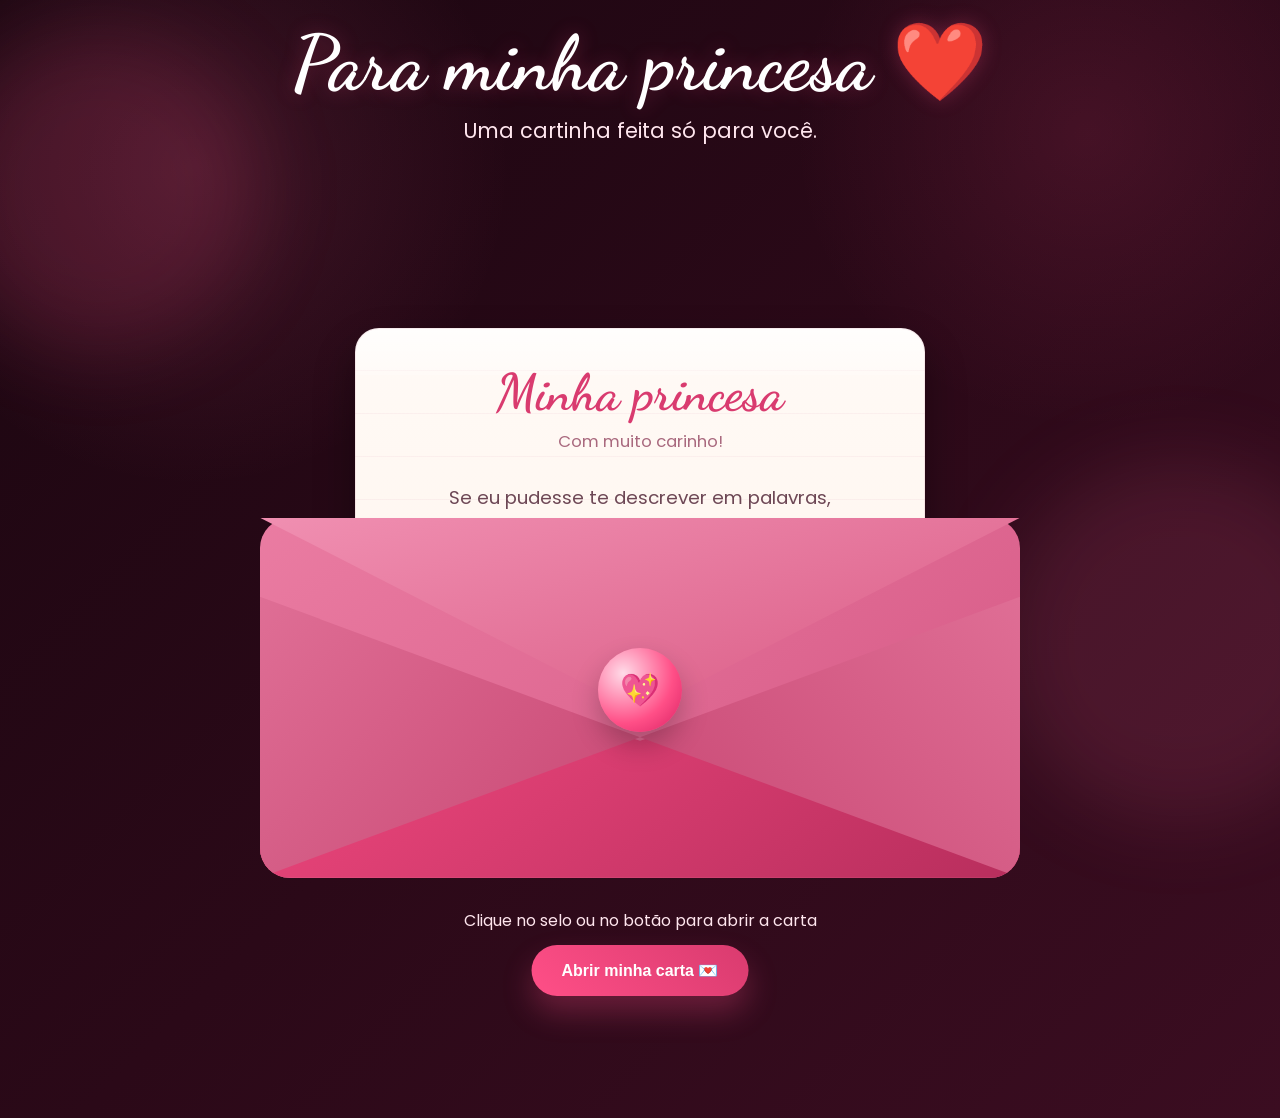
==== commit fe4640f4: "lets goooo" ====
--- a/index.html
+++ b/index.html
@@ -12,21 +12,22 @@
   <link rel="stylesheet" href="ll2.css">
 </head>
 <body>
+  <div class="bg-glow bg-glow-1"></div>
+  <div class="bg-glow bg-glow-2"></div>
   <div class="hearts" id="hearts"></div>
-  <div class="glow"></div>
 
-  <main class="container">
-    <header class="title">
+  <main class="page">
+    <header class="hero">
       <h1>Para minha princesa ❤️</h1>
       <p>Uma cartinha feita só para você.</p>
     </header>
 
     <section class="scene" id="scene">
-      <div class="floating-note">Você mudou minha vida!</div>
+      <div class="love-note" id="loveNote">Você mudou minha vida!</div>
 
       <div class="envelope-wrap">
-        <div class="letter" id="letter">
-          <div class="letter-content">
+        <article class="letter" id="letter">
+          <div class="letter-paper">
             <h2>Minha princesa</h2>
             <p class="subtitle">Com muito carinho!</p>
 
@@ -47,16 +48,16 @@
               <p>foi o melhor acaso que a vida fez. ❤️</p>
             </div>
 
-            <div class="signature">Com amor, momo Cadu 💌</div>
+            <p class="signature">Com amor, momo Cadu 💌</p>
           </div>
-        </div>
+        </article>
 
         <div class="envelope" aria-hidden="true">
-          <div class="envelope-back"></div>
-          <div class="body-envelope"></div>
-          <div class="left-fold"></div>
-          <div class="right-fold"></div>
-          <div class="flap"></div>
+          <div class="env-back"></div>
+          <div class="env-front"></div>
+          <div class="env-left"></div>
+          <div class="env-right"></div>
+          <div class="env-flap" id="envFlap"></div>
           <button class="seal" id="seal" type="button" aria-label="Abrir carta">💖</button>
         </div>
 
--- a/ll2.css
+++ b/ll2.css
@@ -1,18 +1,23 @@
 :root {
-  --bg1: #140810;
-  --bg2: #2a0d1b;
-  --bg3: #3c1024;
-  --pink: #ff4f87;
-  --pink-dark: #d93a6d;
-  --pink-soft: #ffd7e3;
-  --paper: #fff8f3;
-  --paper-line: rgba(214, 140, 166, 0.14);
-  --paper-text: #6f4654;
-  --envelope: #d65480;
-  --envelope-dark: #b63d68;
-  --envelope-light: #ea7aa0;
+  --bg-1: #1a0610;
+  --bg-2: #2b0918;
+  --bg-3: #3b0d21;
+
+  --pink-1: #ff6b9c;
+  --pink-2: #ff4f87;
+  --pink-3: #d93b6f;
+  --pink-4: #b82e5d;
+
+  --paper-1: #fffaf6;
+  --paper-2: #fff4ec;
+  --paper-line: rgba(214, 142, 170, 0.18);
+  --paper-text: #6d4755;
+
   --white: #ffffff;
-  --shadow: rgba(0, 0, 0, 0.26);
+  --soft-white: #ffe6ee;
+
+  --shadow: rgba(0, 0, 0, 0.28);
+  --shadow-strong: rgba(0, 0, 0, 0.38);
 }
 
 * {
@@ -21,103 +26,71 @@
   padding: 0;
 }
 
-html {
+html,
+body {
   min-height: 100%;
 }
 
 body {
-  min-height: 100vh;
   font-family: "Poppins", sans-serif;
+  background:
+    radial-gradient(circle at 15% 15%, rgba(255, 107, 156, 0.14), transparent 22%),
+    radial-gradient(circle at 85% 12%, rgba(255, 79, 135, 0.12), transparent 20%),
+    linear-gradient(135deg, var(--bg-1), var(--bg-2), var(--bg-3));
   color: var(--white);
-  background:
-    radial-gradient(circle at top left, rgba(255, 79, 135, 0.18), transparent 28%),
-    radial-gradient(circle at top right, rgba(255, 120, 170, 0.12), transparent 24%),
-    linear-gradient(135deg, var(--bg1), var(--bg2), var(--bg3));
   overflow-x: hidden;
   position: relative;
 }
 
-.hearts {
+.bg-glow {
   position: fixed;
-  inset: 0;
-  overflow: hidden;
+  border-radius: 50%;
+  filter: blur(40px);
   pointer-events: none;
   z-index: 0;
 }
 
-.heart {
-  position: absolute;
-  bottom: -40px;
-  color: rgba(255, 120, 170, 0.22);
-  animation: floatUp linear forwards;
-  user-select: none;
-}
-
-@keyframes floatUp {
-  0% {
-    transform: translateY(0) scale(1) rotate(0deg);
-    opacity: 0;
-  }
-  12% {
-    opacity: 1;
-  }
-  100% {
-    transform: translateY(-115vh) scale(1.35) rotate(16deg);
-    opacity: 0;
-  }
-}
-
-.glow {
-  position: fixed;
-  left: 50%;
-  top: 50%;
-  width: min(70vw, 600px);
-  height: min(70vw, 600px);
-  transform: translate(-50%, -50%);
-  border-radius: 50%;
-  background: radial-gradient(circle, rgba(255, 79, 135, 0.18), transparent 65%);
-  filter: blur(28px);
-  z-index: 0;
-  pointer-events: none;
-  animation: glowPulse 4s ease-in-out infinite;
-}
-
-@keyframes glowPulse {
-  0%, 100% {
-    transform: translate(-50%, -50%) scale(1);
-    opacity: 0.85;
-  }
-  50% {
-    transform: translate(-50%, -50%) scale(1.08);
-    opacity: 1;
-  }
-}
-
-.container {
+.bg-glow-1 {
+  width: 320px;
+  height: 320px;
+  top: 30px;
+  left: -60px;
+  background: rgba(255, 79, 135, 0.14);
+}
+
+.bg-glow-2 {
+  width: 360px;
+  height: 360px;
+  right: -80px;
+  bottom: 80px;
+  background: rgba(255, 107, 156, 0.12);
+}
+
+.page {
   position: relative;
   z-index: 2;
   width: 100%;
-  max-width: 1100px;
+  max-width: 1150px;
   margin: 0 auto;
-  padding: 28px 18px 90px;
-}
-
-.title {
+  padding: 24px 16px 110px;
+}
+
+.hero {
   text-align: center;
-  margin-bottom: 24px;
-}
-
-.title h1 {
+  margin-bottom: 22px;
+}
+
+.hero h1 {
   font-family: "Dancing Script", cursive;
-  font-size: clamp(2.8rem, 6vw, 5rem);
+  font-size: clamp(2.9rem, 6vw, 5.4rem);
   line-height: 1.05;
-  text-shadow: 0 0 18px rgba(255, 79, 135, 0.28);
+  text-shadow: 0 0 20px rgba(255, 79, 135, 0.28);
   margin-bottom: 10px;
 }
 
-.title p {
+.hero p {
   font-size: clamp(1rem, 2vw, 1.3rem);
-  color: #ffe4ec;
+  color: var(--soft-white);
 }
 
 .scene {
@@ -125,33 +98,448 @@
   width: 100%;
   max-width: 900px;
   margin: 0 auto;
-  padding-top: 130px;
-  padding-bottom: 120px;
+  padding-top: 150px;
+  padding-bottom: 130px;
 }
 
 .envelope-wrap {
   position: relative;
   width: min(92vw, 760px);
-  height: 520px;
+  height: 560px;
   margin: 0 auto;
 }
 
 .letter {
   position: absolute;
   left: 50%;
-  bottom: 110px;
+  bottom: 120px;
   transform: translateX(-50%);
-  width: min(82vw, 560px);
+  width: min(82vw, 570px);
   height: 430px;
+  border-radius: 24px;
+  background: transparent;
+  z-index: 1;
+  transition:
+    bottom 1s cubic-bezier(.22, .8, .24, 1),
+    transform 1s cubic-bezier(.22, .8, .24, 1),
+    box-shadow 1s ease;
+  box-shadow: 0 20px 45px rgba(0, 0, 0, 0.18);
+}
+
+.letter-paper {
+  width: 100%;
+  height: 100%;
+  border-radius: 24px;
   background:
-    linear-gradient(to bottom, rgba(255,255,255,0.7), rgba(255,255,255,0.25) 10%, transparent 10%),
+    linear-gradient(to bottom, rgba(255,255,255,0.78), rgba(255,255,255,0.2) 11%, transparent 11%),
     repeating-linear-gradient(
       to bottom,
       transparent 0,
       transparent 42px,
       var(--paper-line) 43px
     ),
-    linear-gradient(180deg, #fffdfa, #fff7ef);
-  border-radius: 24px;
+    linear-gradient(180deg, var(--paper-1), var(--paper-2));
   box-shadow:
-    0 1
+    0 18px 40px rgba(0, 0, 0, 0.18),
+    inset 0 0 0 1px rgba(188, 116, 141, 0.14);
+  padding: 34px 28px 28px;
+  overflow-y: auto;
+  scrollbar-width: thin;
+  scrollbar-color: rgba(217, 59, 111, 0.45) transparent;
+}
+
+.letter-paper::-webkit-scrollbar {
+  width: 8px;
+}
+
+.letter-paper::-webkit-scrollbar-thumb {
+  background: rgba(217, 59, 111, 0.45);
+  border-radius: 999px;
+}
+
+.letter h2 {
+  font-family: "Dancing Script", cursive;
+  color: var(--pink-3);
+  text-align: center;
+  font-size: clamp(2.3rem, 4vw, 3.5rem);
+  margin-bottom: 6px;
+}
+
+.subtitle {
+  text-align: center;
+  color: #a9697e;
+  font-size: 1.04rem;
+  margin-bottom: 26px;
+}
+
+.poem {
+  color: var(--paper-text);
+  text-align: center;
+  font-size: clamp(1rem, 1.45vw, 1.18rem);
+  line-height: 1.9;
+}
+
+.poem p + p {
+  margin-top: 8px;
+}
+
+.poem p:nth-child(4),
+.poem p:nth-child(8) {
+  margin-bottom: 24px;
+}
+
+.signature {
+  margin-top: 28px;
+  text-align: right;
+  font-family: "Dancing Script", cursive;
+  color: var(--pink-4);
+  font-size: clamp(1.9rem, 3vw, 2.5rem);
+  padding-right: 6px;
+}
+
+.envelope {
+  position: absolute;
+  left: 0;
+  right: 0;
+  bottom: 0;
+  height: 360px;
+  z-index: 4;
+}
+
+.env-back {
+  position: absolute;
+  inset: 0;
+  border-radius: 30px;
+  background: linear-gradient(145deg, #ea7ca2, #d45683);
+}
+
+.env-front {
+  position: absolute;
+  inset: 0;
+  border-radius: 0 0 30px 30px;
+  background: linear-gradient(145deg, var(--pink-2), var(--pink-4));
+  clip-path: polygon(0 28%, 50% 62%, 100% 28%, 100% 100%, 0 100%);
+  z-index: 2;
+}
+
+.env-left,
+.env-right {
+  position: absolute;
+  bottom: 0;
+  width: 50%;
+  height: 78%;
+  z-index: 3;
+}
+
+.env-left {
+  left: 0;
+  clip-path: polygon(0 0, 100% 50%, 0 100%);
+  background: linear-gradient(135deg, #df6e95, #c84773);
+  border-bottom-left-radius: 30px;
+}
+
+.env-right {
+  right: 0;
+  clip-path: polygon(100% 0, 0 50%, 100% 100%);
+  background: linear-gradient(225deg, #df6e95, #c84773);
+  border-bottom-right-radius: 30px;
+}
+
+.env-flap {
+  position: absolute;
+  top: 0;
+  left: 0;
+  width: 100%;
+  height: 54%;
+  background: linear-gradient(165deg, #f08fb1, #d95a84);
+  clip-path: polygon(0 0, 50% 100%, 100% 0);
+  transform-origin: top center;
+  transition: transform 1s cubic-bezier(.22, .8, .24, 1);
+  z-index: 5;
+  box-shadow: 0 14px 28px rgba(0, 0, 0, 0.14);
+}
+
+.seal {
+  position: absolute;
+  top: 48%;
+  left: 50%;
+  transform: translate(-50%, -50%);
+  width: 84px;
+  height: 84px;
+  border: 0;
+  border-radius: 50%;
+  background: radial-gradient(circle at 30% 30%, #ffdbe8, #ff4f87 60%, #d81f62 100%);
+  color: white;
+  font-size: 2rem;
+  display: grid;
+  place-items: center;
+  cursor: pointer;
+  box-shadow: 0 14px 28px rgba(0, 0, 0, 0.24);
+  z-index: 6;
+  transition: transform 0.25s ease, opacity 0.35s ease, box-shadow 0.25s ease;
+}
+
+.seal:hover {
+  transform: translate(-50%, -50%) scale(1.05);
+  box-shadow: 0 0 26px rgba(255, 79, 135, 0.5);
+}
+
+.hint {
+  position: absolute;
+  left: 50%;
+  bottom: -55px;
+  transform: translateX(-50%);
+  width: 100%;
+  text-align: center;
+  color: var(--soft-white);
+  font-size: 1rem;
+}
+
+.open-btn {
+  position: absolute;
+  left: 50%;
+  bottom: -118px;
+  transform: translateX(-50%);
+  border: 0;
+  border-radius: 999px;
+  padding: 16px 30px;
+  background: linear-gradient(45deg, var(--pink-2), var(--pink-3));
+  color: white;
+  font-size: 1rem;
+  font-weight: 700;
+  cursor: pointer;
+  box-shadow: 0 16px 30px rgba(255, 79, 135, 0.28);
+  transition: transform 0.25s ease, box-shadow 0.25s ease, opacity 0.35s ease;
+}
+
+.open-btn:hover {
+  transform: translateX(-50%) translateY(-2px);
+  box-shadow: 0 20px 36px rgba(255, 79, 135, 0.34);
+}
+
+.love-note {
+  position: absolute;
+  top: 40px;
+  right: 0;
+  padding: 12px 16px;
+  border-radius: 16px;
+  background: rgba(255, 255, 255, 0.08);
+  backdrop-filter: blur(10px);
+  border: 1px solid rgba(255,255,255,0.12);
+  color: var(--soft-white);
+  font-size: 0.95rem;
+  opacity: 0;
+  transform: translateY(-10px);
+  transition: opacity 0.45s ease, transform 0.45s ease;
+  z-index: 10;
+}
+
+.scene.open .love-note {
+  opacity: 1;
+  transform: translateY(0);
+}
+
+.scene.open .env-flap {
+  transform: rotateX(180deg);
+}
+
+.scene.open .seal {
+  opacity: 0;
+  pointer-events: none;
+  transform: translate(-50%, -50%) scale(0.72);
+}
+
+.scene.open .letter {
+  bottom: 225px;
+  transform: translateX(-50%) scale(1.02);
+  box-shadow: 0 30px 60px rgba(0, 0, 0, 0.24);
+}
+
+.scene.open .open-btn {
+  opacity: 0;
+  pointer-events: none;
+}
+
+.hearts {
+  position: fixed;
+  inset: 0;
+  pointer-events: none;
+  overflow: hidden;
+  z-index: 1;
+}
+
+.heart {
+  position: absolute;
+  bottom: -40px;
+  color: rgba(255, 120, 170, 0.24);
+  animation: floatUp linear forwards;
+  user-select: none;
+}
+
+@keyframes floatUp {
+  0% {
+    transform: translateY(0) scale(1) rotate(0deg);
+    opacity: 0;
+  }
+  14% {
+    opacity: 1;
+  }
+  100% {
+    transform: translateY(-115vh) scale(1.35) rotate(18deg);
+    opacity: 0;
+  }
+}
+
+.sparkle {
+  position: absolute;
+  pointer-events: none;
+  z-index: 12;
+  opacity: 0;
+  animation: sparkle 1.2s ease-out forwards;
+}
+
+@keyframes sparkle {
+  0% {
+    opacity: 0;
+    transform: translateY(0) scale(0.5) rotate(0deg);
+  }
+  30% {
+    opacity: 1;
+  }
+  100% {
+    opacity: 0;
+    transform: translateY(-70px) scale(1.3) rotate(20deg);
+  }
+}
+
+@media (max-width: 820px) {
+  .scene {
+    padding-top: 110px;
+  }
+
+  .love-note {
+    right: 50%;
+    transform: translate(50%, -10px);
+    max-width: 88vw;
+    text-align: center;
+  }
+
+  .scene.open .love-note {
+    transform: translate(50%, 0);
+  }
+}
+
+@media (max-width: 768px) {
+  .page {
+    padding: 22px 14px 110px;
+  }
+
+  .envelope-wrap {
+    width: 94vw;
+    height: 500px;
+  }
+
+  .letter {
+    width: 84vw;
+    height: 390px;
+    bottom: 112px;
+  }
+
+  .letter-paper {
+    padding: 28px 20px 24px;
+  }
+
+  .envelope {
+    height: 320px;
+  }
+
+  .seal {
+    width: 78px;
+    height: 78px;
+    font-size: 1.8rem;
+  }
+
+  .scene.open .letter {
+    bottom: 195px;
+    transform: translateX(-50%) scale(1);
+  }
+}
+
+@media (max-width: 520px) {
+  .hero h1 {
+    font-size: 2.8rem;
+  }
+
+  .hero p {
+    font-size: 1rem;
+  }
+
+  .scene {
+    padding-top: 85px;
+    padding-bottom: 125px;
+  }
+
+  .envelope-wrap {
+    width: 94vw;
+    height: 430px;
+  }
+
+  .letter {
+    width: 84vw;
+    height: 340px;
+    bottom: 96px;
+    border-radius: 20px;
+  }
+
+  .letter-paper {
+    border-radius: 20px;
+    padding: 24px 16px 20px;
+  }
+
+  .letter h2 {
+    font-size: 2.5rem;
+  }
+
+  .subtitle {
+    font-size: 0.98rem;
+    margin-bottom: 18px;
+  }
+
+  .poem {
+    font-size: 0.97rem;
+    line-height: 1.78;
+  }
+
+  .poem p + p {
+    margin-top: 7px;
+  }
+
+  .poem p:nth-child(4),
+  .poem p:nth-child(8) {
+    margin-bottom: 18px;
+  }
+
+  .signature {
+    font-size: 2rem;
+  }
+
+  .envelope {
+    height: 280px;
+  }
+
+  .scene.open .letter {
+    bottom: 160px;
+  }
+
+  .hint {
+    bottom: -50px;
+    font-size: 0.94rem;
+    padding: 0 10px;
+  }
+
+  .open-btn {
+    bottom: -112px;
+    width: min(78vw, 320px);
+    padding: 15px 20px;
+  }
+}
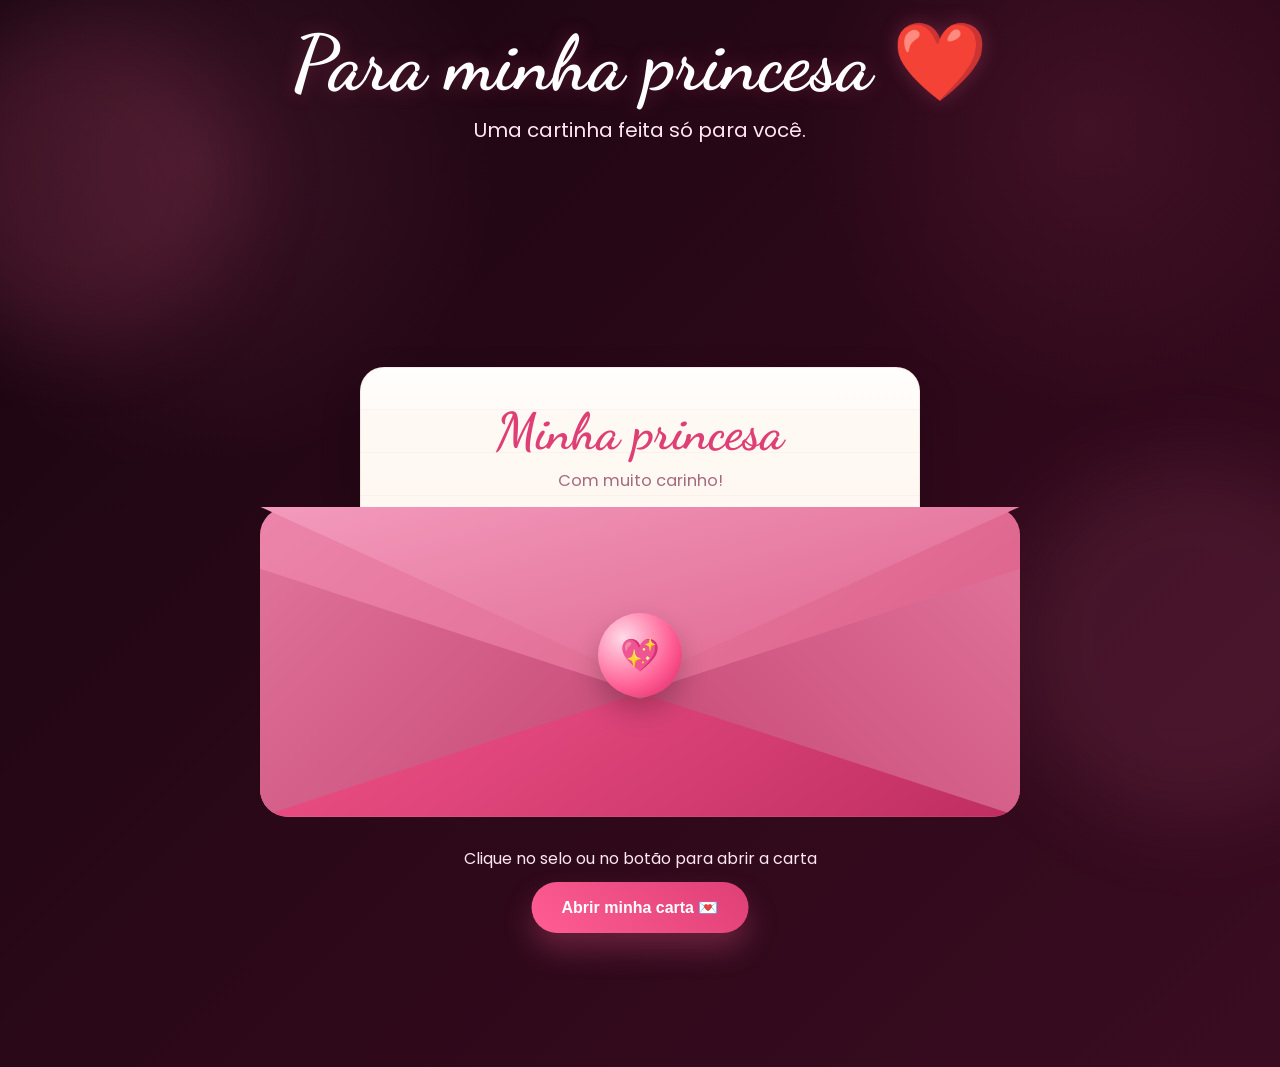
==== commit 570526cd: "vamos ver né" ====
--- a/index.html
+++ b/index.html
@@ -7,9 +7,12 @@
 
   <link rel="preconnect" href="https://fonts.googleapis.com">
   <link rel="preconnect" href="https://fonts.gstatic.com" crossorigin>
-  <link href="https://fonts.googleapis.com/css2?family=Dancing+Script:wght@700&family=Poppins:wght@300;400;500;600;700&display=swap" rel="stylesheet">
+  <link
+    href="https://fonts.googleapis.com/css2?family=Dancing+Script:wght@700&family=Poppins:wght@300;400;500;600;700&display=swap"
+    rel="stylesheet"
+  >
 
-  <link rel="stylesheet" href="ll2.css">
+  <link rel="stylesheet" href="ll2.css" />
 </head>
 <body>
   <div class="bg-glow bg-glow-1"></div>
@@ -23,7 +26,7 @@
     </header>
 
     <section class="scene" id="scene">
-      <div class="love-note" id="loveNote">Você mudou minha vida!</div>
+      <div class="love-note">Você mudou minha vida!</div>
 
       <div class="envelope-wrap">
         <article class="letter" id="letter">
@@ -57,7 +60,7 @@
           <div class="env-front"></div>
           <div class="env-left"></div>
           <div class="env-right"></div>
-          <div class="env-flap" id="envFlap"></div>
+          <div class="env-flap"></div>
           <button class="seal" id="seal" type="button" aria-label="Abrir carta">💖</button>
         </div>
 
--- a/ll2.css
+++ b/ll2.css
@@ -1,23 +1,21 @@
 :root {
-  --bg-1: #1a0610;
-  --bg-2: #2b0918;
-  --bg-3: #3b0d21;
-
-  --pink-1: #ff6b9c;
-  --pink-2: #ff4f87;
-  --pink-3: #d93b6f;
-  --pink-4: #b82e5d;
+  --bg-1: #18050f;
+  --bg-2: #2b0818;
+  --bg-3: #3a0c21;
+
+  --pink-1: #ff78a7;
+  --pink-2: #ff5d93;
+  --pink-3: #de3f74;
+  --pink-4: #bf2e61;
 
   --paper-1: #fffaf6;
-  --paper-2: #fff4ec;
-  --paper-line: rgba(214, 142, 170, 0.18);
-  --paper-text: #6d4755;
+  --paper-2: #fff3ea;
+  --paper-line: rgba(214, 150, 176, 0.16);
+  --paper-text: #6e4754;
 
   --white: #ffffff;
-  --soft-white: #ffe6ee;
-
+  --soft-white: #ffe6ef;
   --shadow: rgba(0, 0, 0, 0.28);
-  --shadow-strong: rgba(0, 0, 0, 0.38);
 }
 
 * {
@@ -33,19 +31,19 @@
 
 body {
   font-family: "Poppins", sans-serif;
-  background:
-    radial-gradient(circle at 15% 15%, rgba(255, 107, 156, 0.14), transparent 22%),
-    radial-gradient(circle at 85% 12%, rgba(255, 79, 135, 0.12), transparent 20%),
-    linear-gradient(135deg, var(--bg-1), var(--bg-2), var(--bg-3));
   color: var(--white);
   overflow-x: hidden;
+  background:
+    radial-gradient(circle at 15% 15%, rgba(255, 120, 167, 0.12), transparent 22%),
+    radial-gradient(circle at 85% 12%, rgba(255, 93, 147, 0.10), transparent 20%),
+    linear-gradient(135deg, var(--bg-1), var(--bg-2), var(--bg-3));
   position: relative;
 }
 
 .bg-glow {
   position: fixed;
   border-radius: 50%;
-  filter: blur(40px);
+  filter: blur(42px);
   pointer-events: none;
   z-index: 0;
 }
@@ -53,17 +51,17 @@
 .bg-glow-1 {
   width: 320px;
   height: 320px;
-  top: 30px;
-  left: -60px;
-  background: rgba(255, 79, 135, 0.14);
+  top: 20px;
+  left: -80px;
+  background: rgba(255, 93, 147, 0.12);
 }
 
 .bg-glow-2 {
   width: 360px;
   height: 360px;
-  right: -80px;
+  right: -90px;
   bottom: 80px;
-  background: rgba(255, 107, 156, 0.12);
+  background: rgba(255, 120, 167, 0.10);
 }
 
 .page {
@@ -72,7 +70,7 @@
   width: 100%;
   max-width: 1150px;
   margin: 0 auto;
-  padding: 24px 16px 110px;
+  padding: 24px 16px 120px;
 }
 
 .hero {
@@ -82,14 +80,14 @@
 
 .hero h1 {
   font-family: "Dancing Script", cursive;
-  font-size: clamp(2.9rem, 6vw, 5.4rem);
+  font-size: clamp(2.9rem, 6vw, 5.2rem);
   line-height: 1.05;
-  text-shadow: 0 0 20px rgba(255, 79, 135, 0.28);
+  text-shadow: 0 0 20px rgba(255, 93, 147, 0.26);
   margin-bottom: 10px;
 }
 
 .hero p {
-  font-size: clamp(1rem, 2vw, 1.3rem);
+  font-size: clamp(1rem, 2vw, 1.25rem);
   color: var(--soft-white);
 }
 
@@ -98,32 +96,46 @@
   width: 100%;
   max-width: 900px;
   margin: 0 auto;
-  padding-top: 150px;
+  padding-top: 110px;
   padding-bottom: 130px;
 }
 
 .envelope-wrap {
   position: relative;
   width: min(92vw, 760px);
-  height: 560px;
+  height: 540px;
   margin: 0 auto;
 }
 
+.love-note {
+  position: absolute;
+  top: 26px;
+  right: 0;
+  padding: 12px 16px;
+  border-radius: 16px;
+  background: rgba(255, 255, 255, 0.08);
+  backdrop-filter: blur(10px);
+  border: 1px solid rgba(255, 255, 255, 0.12);
+  color: var(--soft-white);
+  font-size: 0.95rem;
+  opacity: 0;
+  transform: translateY(-10px);
+  transition: opacity 0.45s ease, transform 0.45s ease;
+  z-index: 10;
+}
+
 .letter {
   position: absolute;
   left: 50%;
-  bottom: 120px;
+  bottom: 70px;
   transform: translateX(-50%);
-  width: min(82vw, 570px);
-  height: 430px;
-  border-radius: 24px;
-  background: transparent;
+  width: min(82vw, 560px);
+  height: 380px;
   z-index: 1;
   transition:
-    bottom 1s cubic-bezier(.22, .8, .24, 1),
-    transform 1s cubic-bezier(.22, .8, .24, 1),
-    box-shadow 1s ease;
-  box-shadow: 0 20px 45px rgba(0, 0, 0, 0.18);
+    bottom 0.95s cubic-bezier(.22, .8, .24, 1),
+    transform 0.95s cubic-bezier(.22, .8, .24, 1),
+    box-shadow 0.95s ease;
 }
 
 .letter-paper {
@@ -131,7 +143,7 @@
   height: 100%;
   border-radius: 24px;
   background:
-    linear-gradient(to bottom, rgba(255,255,255,0.78), rgba(255,255,255,0.2) 11%, transparent 11%),
+    linear-gradient(to bottom, rgba(255,255,255,0.8), rgba(255,255,255,0.25) 11%, transparent 11%),
     repeating-linear-gradient(
       to bottom,
       transparent 0,
@@ -142,10 +154,11 @@
   box-shadow:
     0 18px 40px rgba(0, 0, 0, 0.18),
     inset 0 0 0 1px rgba(188, 116, 141, 0.14);
+  border-radius: 24px;
+  overflow-y: auto;
   padding: 34px 28px 28px;
-  overflow-y: auto;
   scrollbar-width: thin;
-  scrollbar-color: rgba(217, 59, 111, 0.45) transparent;
+  scrollbar-color: rgba(222, 63, 116, 0.45) transparent;
 }
 
 .letter-paper::-webkit-scrollbar {
@@ -153,7 +166,7 @@
 }
 
 .letter-paper::-webkit-scrollbar-thumb {
-  background: rgba(217, 59, 111, 0.45);
+  background: rgba(222, 63, 116, 0.45);
   border-radius: 999px;
 }
 
@@ -161,21 +174,21 @@
   font-family: "Dancing Script", cursive;
   color: var(--pink-3);
   text-align: center;
-  font-size: clamp(2.3rem, 4vw, 3.5rem);
+  font-size: clamp(2.2rem, 4vw, 3.4rem);
   margin-bottom: 6px;
 }
 
 .subtitle {
   text-align: center;
-  color: #a9697e;
-  font-size: 1.04rem;
-  margin-bottom: 26px;
+  color: #a56a7e;
+  font-size: 1.02rem;
+  margin-bottom: 24px;
 }
 
 .poem {
   color: var(--paper-text);
   text-align: center;
-  font-size: clamp(1rem, 1.45vw, 1.18rem);
+  font-size: clamp(1rem, 1.45vw, 1.16rem);
   line-height: 1.9;
 }
 
@@ -185,7 +198,7 @@
 
 .poem p:nth-child(4),
 .poem p:nth-child(8) {
-  margin-bottom: 24px;
+  margin-bottom: 22px;
 }
 
 .signature {
@@ -193,7 +206,7 @@
   text-align: right;
   font-family: "Dancing Script", cursive;
   color: var(--pink-4);
-  font-size: clamp(1.9rem, 3vw, 2.5rem);
+  font-size: clamp(1.9rem, 3vw, 2.4rem);
   padding-right: 6px;
 }
 
@@ -202,21 +215,21 @@
   left: 0;
   right: 0;
   bottom: 0;
-  height: 360px;
+  height: 310px;
   z-index: 4;
 }
 
 .env-back {
   position: absolute;
   inset: 0;
-  border-radius: 30px;
-  background: linear-gradient(145deg, #ea7ca2, #d45683);
+  border-radius: 28px;
+  background: linear-gradient(145deg, #ec85aa, #d95a84);
 }
 
 .env-front {
   position: absolute;
   inset: 0;
-  border-radius: 0 0 30px 30px;
+  border-radius: 0 0 28px 28px;
   background: linear-gradient(145deg, var(--pink-2), var(--pink-4));
   clip-path: polygon(0 28%, 50% 62%, 100% 28%, 100% 100%, 0 100%);
   z-index: 2;
@@ -227,22 +240,22 @@
   position: absolute;
   bottom: 0;
   width: 50%;
-  height: 78%;
+  height: 80%;
   z-index: 3;
 }
 
 .env-left {
   left: 0;
   clip-path: polygon(0 0, 100% 50%, 0 100%);
-  background: linear-gradient(135deg, #df6e95, #c84773);
-  border-bottom-left-radius: 30px;
+  background: linear-gradient(135deg, #df7198, #c54874);
+  border-bottom-left-radius: 28px;
 }
 
 .env-right {
   right: 0;
   clip-path: polygon(100% 0, 0 50%, 100% 100%);
-  background: linear-gradient(225deg, #df6e95, #c84773);
-  border-bottom-right-radius: 30px;
+  background: linear-gradient(225deg, #df7198, #c54874);
+  border-bottom-right-radius: 28px;
 }
 
 .env-flap {
@@ -250,8 +263,8 @@
   top: 0;
   left: 0;
   width: 100%;
-  height: 54%;
-  background: linear-gradient(165deg, #f08fb1, #d95a84);
+  height: 56%;
+  background: linear-gradient(165deg, #f39abc, #dd628b);
   clip-path: polygon(0 0, 50% 100%, 100% 0);
   transform-origin: top center;
   transition: transform 1s cubic-bezier(.22, .8, .24, 1);
@@ -268,7 +281,7 @@
   height: 84px;
   border: 0;
   border-radius: 50%;
-  background: radial-gradient(circle at 30% 30%, #ffdbe8, #ff4f87 60%, #d81f62 100%);
+  background: radial-gradient(circle at 30% 30%, #ffdbe8, #ff5d93 60%, #d81f62 100%);
   color: white;
   font-size: 2rem;
   display: grid;
@@ -281,24 +294,25 @@
 
 .seal:hover {
   transform: translate(-50%, -50%) scale(1.05);
-  box-shadow: 0 0 26px rgba(255, 79, 135, 0.5);
+  box-shadow: 0 0 26px rgba(255, 93, 147, 0.5);
 }
 
 .hint {
   position: absolute;
   left: 50%;
-  bottom: -55px;
+  bottom: -54px;
   transform: translateX(-50%);
   width: 100%;
   text-align: center;
   color: var(--soft-white);
   font-size: 1rem;
+  z-index: 8;
 }
 
 .open-btn {
   position: absolute;
   left: 50%;
-  bottom: -118px;
+  bottom: -116px;
   transform: translateX(-50%);
   border: 0;
   border-radius: 999px;
@@ -308,30 +322,14 @@
   font-size: 1rem;
   font-weight: 700;
   cursor: pointer;
-  box-shadow: 0 16px 30px rgba(255, 79, 135, 0.28);
+  box-shadow: 0 16px 30px rgba(255, 93, 147, 0.28);
   transition: transform 0.25s ease, box-shadow 0.25s ease, opacity 0.35s ease;
+  z-index: 8;
 }
 
 .open-btn:hover {
   transform: translateX(-50%) translateY(-2px);
-  box-shadow: 0 20px 36px rgba(255, 79, 135, 0.34);
-}
-
-.love-note {
-  position: absolute;
-  top: 40px;
-  right: 0;
-  padding: 12px 16px;
-  border-radius: 16px;
-  background: rgba(255, 255, 255, 0.08);
-  backdrop-filter: blur(10px);
-  border: 1px solid rgba(255,255,255,0.12);
-  color: var(--soft-white);
-  font-size: 0.95rem;
-  opacity: 0;
-  transform: translateY(-10px);
-  transition: opacity 0.45s ease, transform 0.45s ease;
-  z-index: 10;
+  box-shadow: 0 20px 36px rgba(255, 93, 147, 0.34);
 }
 
 .scene.open .love-note {
@@ -350,9 +348,9 @@
 }
 
 .scene.open .letter {
-  bottom: 225px;
-  transform: translateX(-50%) scale(1.02);
-  box-shadow: 0 30px 60px rgba(0, 0, 0, 0.24);
+  bottom: 205px;
+  transform: translateX(-50%);
+  box-shadow: 0 28px 56px rgba(0, 0, 0, 0.24);
 }
 
 .scene.open .open-btn {
@@ -413,10 +411,6 @@
 }
 
 @media (max-width: 820px) {
-  .scene {
-    padding-top: 110px;
-  }
-
   .love-note {
     right: 50%;
     transform: translate(50%, -10px);
@@ -434,23 +428,28 @@
     padding: 22px 14px 110px;
   }
 
+  .scene {
+    padding-top: 90px;
+    padding-bottom: 125px;
+  }
+
   .envelope-wrap {
     width: 94vw;
-    height: 500px;
+    height: 470px;
   }
 
   .letter {
     width: 84vw;
-    height: 390px;
-    bottom: 112px;
+    height: 340px;
+    bottom: 64px;
   }
 
   .letter-paper {
-    padding: 28px 20px 24px;
+    padding: 28px 20px 22px;
   }
 
   .envelope {
-    height: 320px;
+    height: 280px;
   }
 
   .seal {
@@ -460,8 +459,7 @@
   }
 
   .scene.open .letter {
-    bottom: 195px;
-    transform: translateX(-50%) scale(1);
+    bottom: 170px;
   }
 }
 
@@ -475,71 +473,70 @@
   }
 
   .scene {
-    padding-top: 85px;
+    padding-top: 72px;
     padding-bottom: 125px;
   }
 
   .envelope-wrap {
     width: 94vw;
-    height: 430px;
+    height: 410px;
   }
 
   .letter {
     width: 84vw;
-    height: 340px;
-    bottom: 96px;
+    height: 300px;
+    bottom: 56px;
+  }
+
+  .letter-paper {
+    padding: 22px 16px 18px;
     border-radius: 20px;
   }
 
-  .letter-paper {
-    border-radius: 20px;
-    padding: 24px 16px 20px;
-  }
-
   .letter h2 {
-    font-size: 2.5rem;
+    font-size: 2.35rem;
   }
 
   .subtitle {
-    font-size: 0.98rem;
+    font-size: 0.95rem;
     margin-bottom: 18px;
   }
 
   .poem {
-    font-size: 0.97rem;
-    line-height: 1.78;
+    font-size: 0.95rem;
+    line-height: 1.72;
   }
 
   .poem p + p {
-    margin-top: 7px;
+    margin-top: 6px;
   }
 
   .poem p:nth-child(4),
   .poem p:nth-child(8) {
-    margin-bottom: 18px;
+    margin-bottom: 16px;
   }
 
   .signature {
-    font-size: 2rem;
+    font-size: 1.95rem;
   }
 
   .envelope {
-    height: 280px;
+    height: 250px;
   }
 
   .scene.open .letter {
-    bottom: 160px;
+    bottom: 145px;
   }
 
   .hint {
-    bottom: -50px;
-    font-size: 0.94rem;
+    bottom: -48px;
+    font-size: 0.92rem;
     padding: 0 10px;
   }
 
   .open-btn {
-    bottom: -112px;
-    width: min(78vw, 320px);
+    bottom: -108px;
+    width: min(80vw, 320px);
     padding: 15px 20px;
   }
 }
